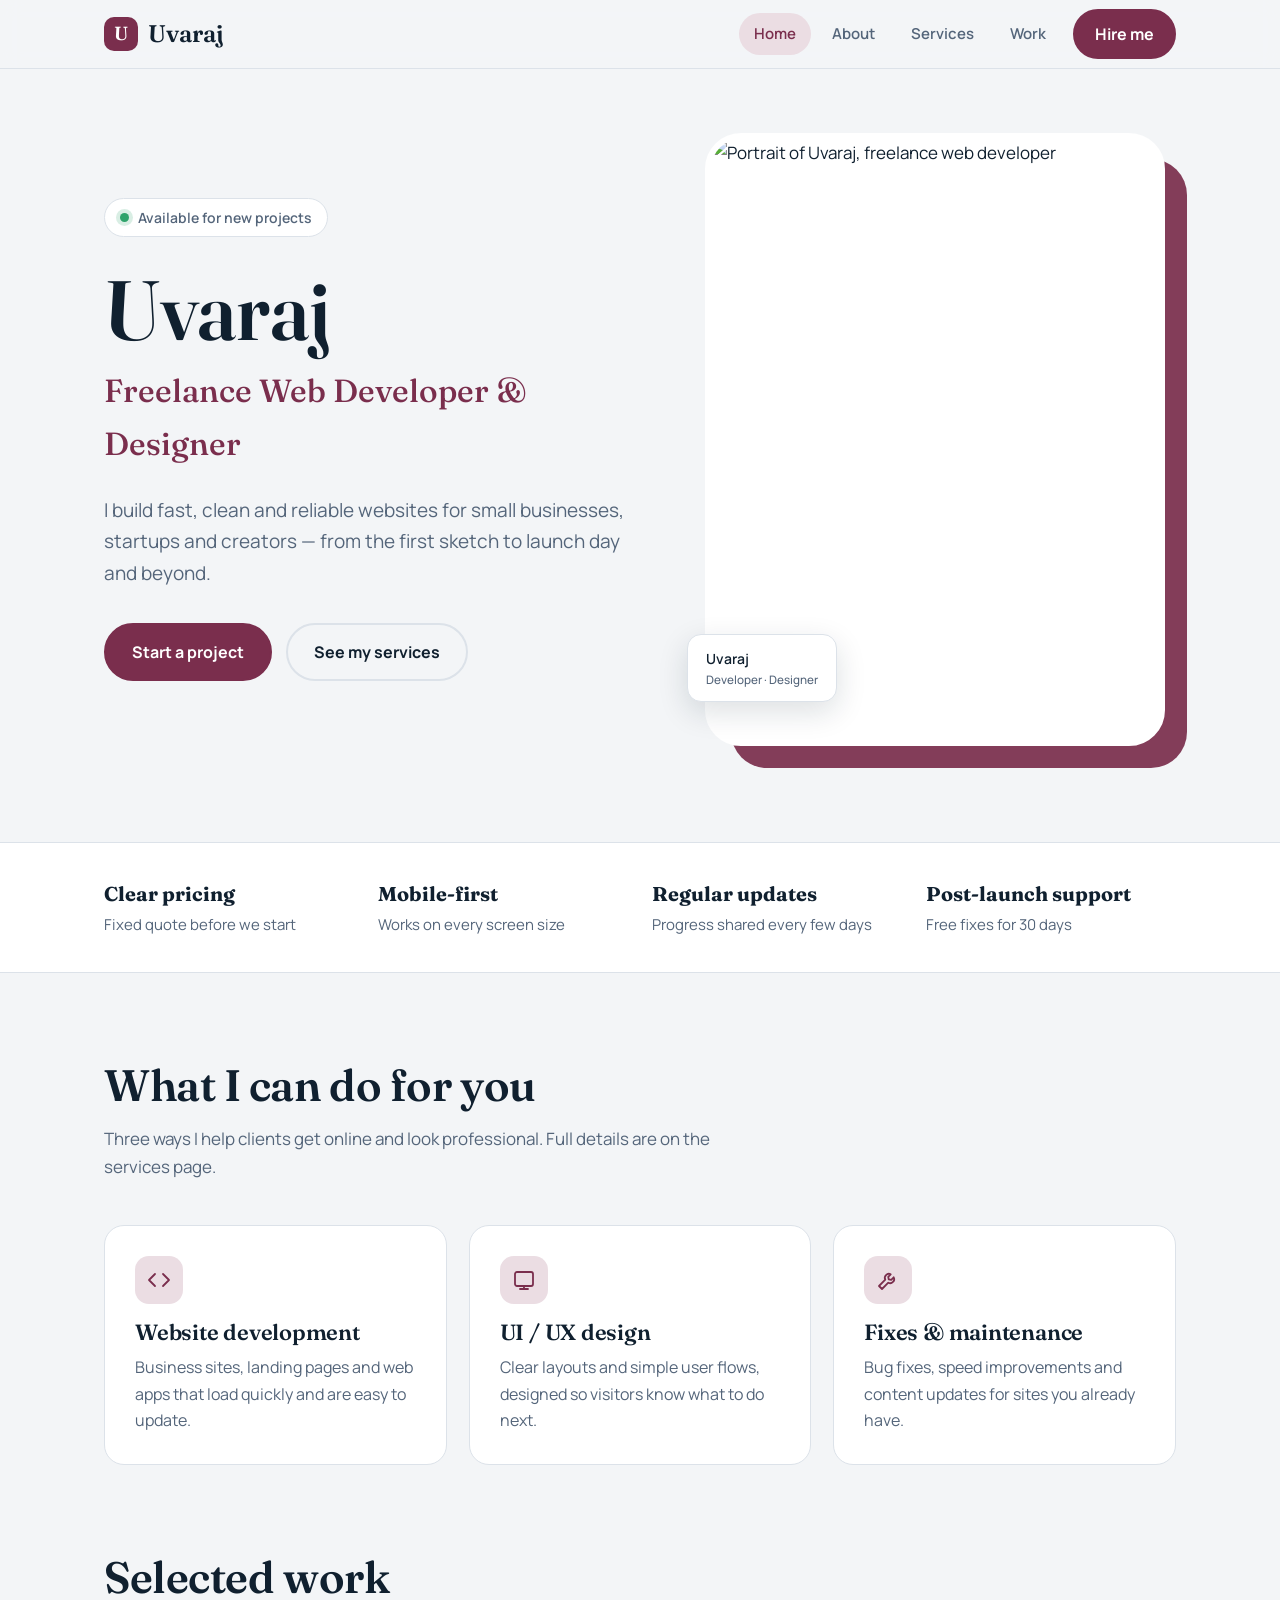
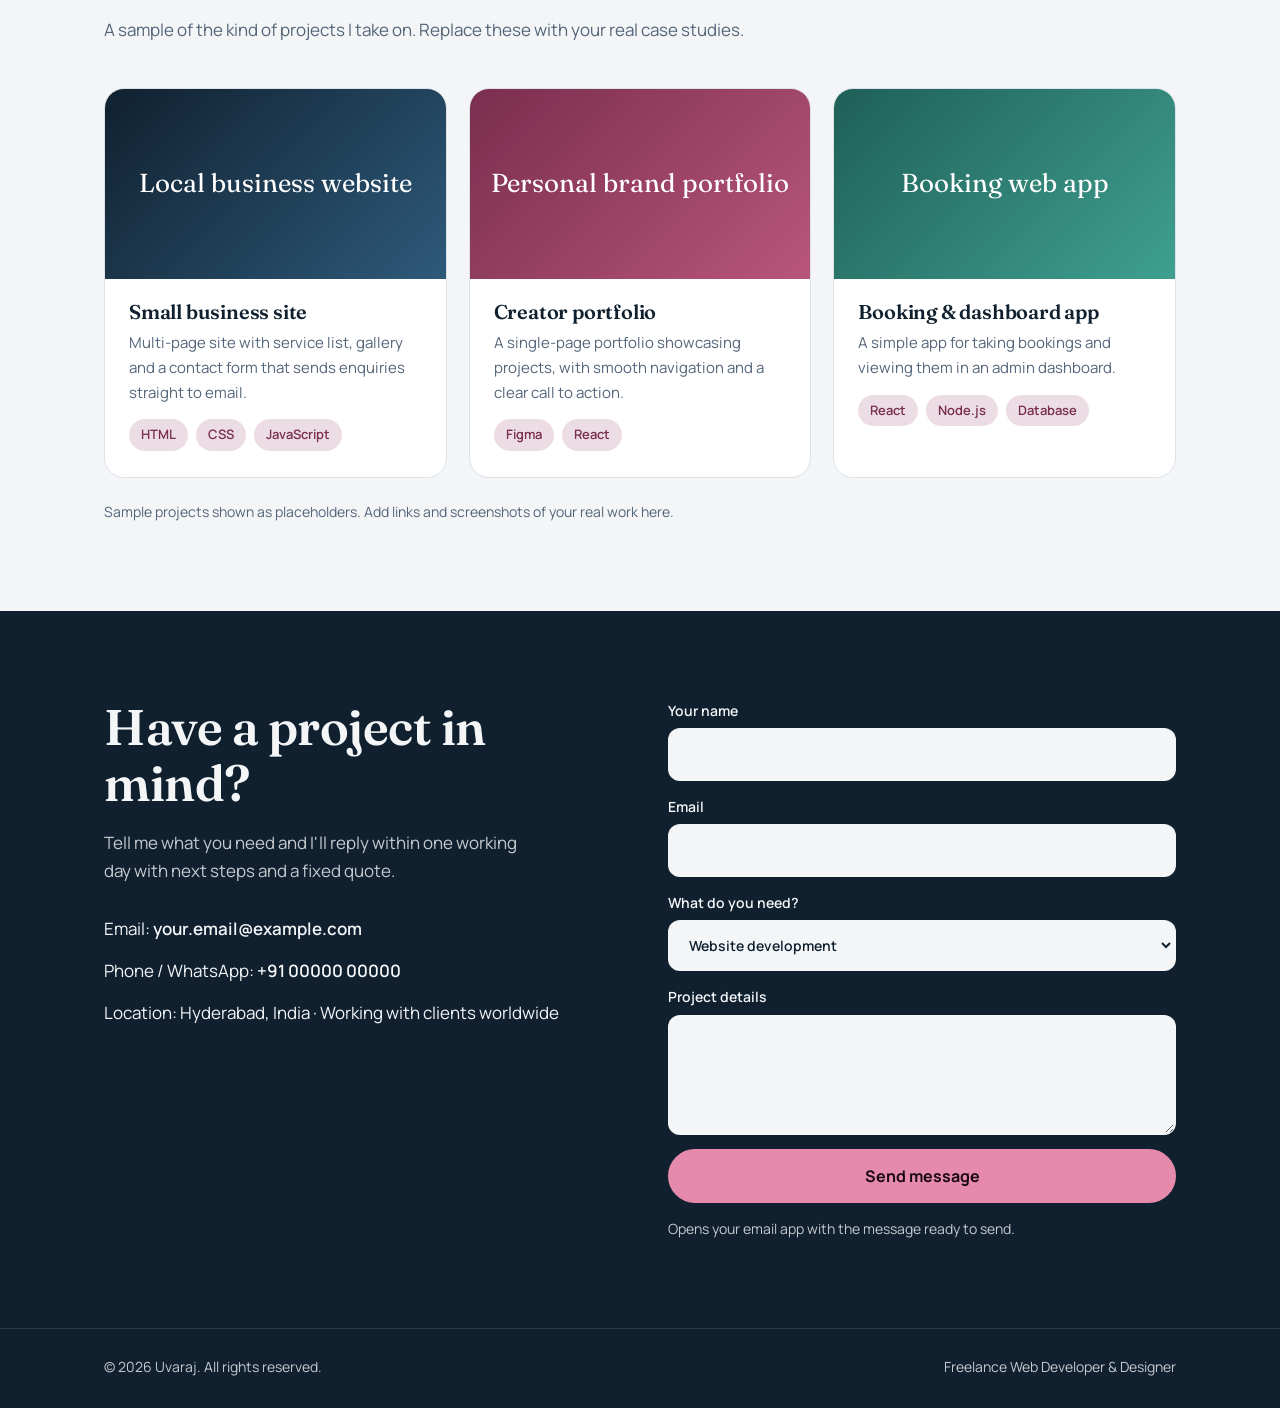
==== index.html @ c769aabe "Rename index-6.html to index.html" ====
<!DOCTYPE html>
<html lang="en">
<head>
<meta charset="utf-8">
<meta name="description" content="Uvaraj — freelance web developer and designer. Websites, UI/UX design and web apps for small businesses and startups.">
<meta name="viewport" content="width=device-width, initial-scale=1, viewport-fit=cover">
<title>Uvaraj — Freelance Web Developer &amp; Designer</title>
<link rel="preconnect" href="https://fonts.googleapis.com">
<link rel="preconnect" href="https://fonts.gstatic.com" crossorigin>
<link href="https://fonts.googleapis.com/css2?family=Fraunces:opsz,wght@9..144,500;9..144,600&family=Manrope:wght@400;500;600;700&display=swap" rel="stylesheet">
<link rel="stylesheet" href="style.css">
</head>
<body>

<header class="top">
  <div class="wrap bar">
    <a class="logo" href="#home" data-nav><i>U</i>Uvaraj</a>
    <button class="menu-btn" aria-expanded="false" aria-controls="menu">Menu</button>
    <nav aria-label="Main">
      <ul id="menu">
        <li><a class="link" href="#home" data-nav>Home</a></li>
        <li><a class="link" href="#about" data-nav>About</a></li>
        <li><a class="link" href="#services" data-nav>Services</a></li>
        <li><a class="link" href="#work" data-nav>Work</a></li>
        <li><a class="btn primary" style="padding:10px 20px;margin-left:6px" href="#contact" data-nav>Hire me</a></li>
      </ul>
    </nav>
  </div>
</header>

<main>

<!-- ========== HOME ========== -->
<div class="page" id="page-home">
  <div class="hero">
    <div class="wrap hero-grid">
      <div>
        <span class="status"><b></b>Available for new projects</span>
        <h1>Uvaraj</h1>
        <div class="role">Freelance Web Developer &amp; Designer</div>
        <p class="lead">I build fast, clean and reliable websites for small businesses, startups and creators — from the first sketch to launch day and beyond.</p>
        <div class="cta">
          <a class="btn primary" href="#contact" data-nav>Start a project</a>
          <a class="btn ghost" href="#services" data-nav>See my services</a>
        </div>
      </div>
      <div class="photo">
        <img src="assets/uvaraj.jpg" alt="Portrait of Uvaraj, freelance web developer">
        <div class="tag">Uvaraj<small>Developer · Designer</small></div>
      </div>
    </div>
  </div>

  <div class="facts">
    <div class="wrap">
      <ul>
        <li><strong>Clear pricing</strong><span>Fixed quote before we start</span></li>
        <li><strong>Mobile-first</strong><span>Works on every screen size</span></li>
        <li><strong>Regular updates</strong><span>Progress shared every few days</span></li>
        <li><strong>Post-launch support</strong><span>Free fixes for 30 days</span></li>
      </ul>
    </div>
  </div>

  <section>
    <div class="wrap">
      <div class="sec-head">
        <h2>What I can do for you</h2>
        <p>Three ways I help clients get online and look professional. Full details are on the services page.</p>
      </div>
      <div class="grid3">
        <article class="card"><div class="ico"><svg viewBox="0 0 24 24"><path d="M8 6l-6 6 6 6M16 6l6 6-6 6"/></svg></div><h3>Website development</h3><p>Business sites, landing pages and web apps that load quickly and are easy to update.</p></article>
        <article class="card"><div class="ico"><svg viewBox="0 0 24 24"><rect x="3" y="4" width="18" height="14" rx="2"/><path d="M8 21h8M12 18v3"/></svg></div><h3>UI / UX design</h3><p>Clear layouts and simple user flows, designed so visitors know what to do next.</p></article>
        <article class="card"><div class="ico"><svg viewBox="0 0 24 24"><path d="M14.7 6.3a4 4 0 0 0-5.4 5.4L3 18l3 3 6.3-6.3a4 4 0 0 0 5.4-5.4l-2.5 2.5-2.5-.5-.5-2.5z"/></svg></div><h3>Fixes &amp; maintenance</h3><p>Bug fixes, speed improvements and content updates for sites you already have.</p></article>
      </div>
    </div>
  </section>

  <section style="padding-top:0" id="work">
    <div class="wrap">
      <div class="sec-head">
        <h2>Selected work</h2>
        <p>A sample of the kind of projects I take on. Replace these with your real case studies.</p>
      </div>
      <div class="work">
        <article class="proj"><div class="thumb">Local business website</div><div class="body"><h3>Small business site</h3><p>Multi-page site with service list, gallery and a contact form that sends enquiries straight to email.</p><div class="chips"><span class="chip">HTML</span><span class="chip">CSS</span><span class="chip">JavaScript</span></div></div></article>
        <article class="proj"><div class="thumb">Personal brand portfolio</div><div class="body"><h3>Creator portfolio</h3><p>A single-page portfolio showcasing projects, with smooth navigation and a clear call to action.</p><div class="chips"><span class="chip">Figma</span><span class="chip">React</span></div></div></article>
        <article class="proj"><div class="thumb">Booking web app</div><div class="body"><h3>Booking &amp; dashboard app</h3><p>A simple app for taking bookings and viewing them in an admin dashboard.</p><div class="chips"><span class="chip">React</span><span class="chip">Node.js</span><span class="chip">Database</span></div></div></article>
      </div>
      <p class="note">Sample projects shown as placeholders. Add links and screenshots of your real work here.</p>
    </div>
  </section>
</div>

<!-- ========== ABOUT ========== -->
<div class="page" id="page-about">
  <section>
    <div class="wrap about-grid">
      <div class="about-photo"><img src="assets/uvaraj.jpg" alt="Uvaraj smiling at his desk"></div>
      <div>
        <div class="sec-head" style="margin-bottom:26px"><h2>About Uvaraj</h2></div>
        <div class="prose">
          <p>I'm Uvaraj, a freelance web developer and designer who turns ideas into websites people enjoy using.</p>
          <p>I'm an engineering student at TKR College of Engineering &amp; Technology, and I take on freelance projects alongside my studies. That means I stay current with new tools, and I bring the same discipline to client work that I bring to my coursework: plan carefully, build cleanly, and deliver on time.</p>
          <p>I keep things simple. You get one person to talk to, honest advice on what your project really needs, and regular updates so you're never left guessing where things stand.</p>
        </div>
        <div style="margin-top:30px" class="cta">
          <a class="btn primary" href="#contact" data-nav>Work with me</a>
          <a class="btn ghost" href="#services" data-nav>View services</a>
        </div>
      </div>
    </div>
  </section>

  <section style="padding-top:0">
    <div class="wrap">
      <div class="sec-head"><h2>How I work</h2><p>The principles behind every project.</p></div>
      <div class="values">
        <article class="card"><h3 style="margin-top:0">Clear communication</h3><p>Plain language, quick replies and no surprises on scope or cost.</p></article>
        <article class="card"><h3 style="margin-top:0">Quality first</h3><p>Clean code, tested on phones and laptops before anything is handed over.</p></article>
        <article class="card"><h3 style="margin-top:0">On-time delivery</h3><p>Agreed deadlines are written down and kept. If something changes, you hear it early.</p></article>
      </div>
    </div>
  </section>

  <section style="padding-top:0">
    <div class="wrap">
      <div class="sec-head"><h2>Skills &amp; tools</h2><p>What I use to build and design.</p></div>
      <div class="skills">
        <div class="card"><h3 style="margin-top:0">Development</h3><div class="chips"><span class="chip">HTML5</span><span class="chip">CSS3</span><span class="chip">JavaScript</span><span class="chip">React</span><span class="chip">Node.js</span><span class="chip">Git &amp; GitHub</span></div></div>
        <div class="card"><h3 style="margin-top:0">Design</h3><div class="chips"><span class="chip">Figma</span><span class="chip">Responsive layouts</span><span class="chip">Wireframing</span><span class="chip">Typography &amp; color</span><span class="chip">Accessibility</span></div></div>
      </div>
    </div>
  </section>

  <section style="padding-top:0">
    <div class="wrap">
      <div class="sec-head"><h2>Background</h2></div>
      <ul class="tl">
        <li><small>Present</small><h3>Freelance web developer &amp; designer</h3><p>Building websites and web apps for small businesses, startups and individuals.</p></li>
        <li><small>Ongoing</small><h3>B.Tech student — TKR College of Engineering &amp; Technology</h3><p>Studying engineering while building real projects and sharpening technical skills.</p></li>
      </ul>
      <p class="note">Edit these entries with your exact course, years and any certifications.</p>
    </div>
  </section>
</div>

<!-- ========== SERVICES ========== -->
<div class="page" id="page-services">
  <section>
    <div class="wrap">
      <div class="sec-head">
        <h2>Services</h2>
        <p>Everything you need to launch and maintain a professional online presence, from one person.</p>
      </div>
      <div class="grid3">
        <article class="card"><div class="ico"><svg viewBox="0 0 24 24"><path d="M8 6l-6 6 6 6M16 6l6 6-6 6"/></svg></div><h3>Website development</h3><p>Custom-coded sites built to load fast and rank well.</p><ul><li>Business &amp; portfolio websites</li><li>Landing pages</li><li>Contact &amp; enquiry forms</li><li>Basic SEO setup</li></ul></article>
        <article class="card"><div class="ico"><svg viewBox="0 0 24 24"><rect x="3" y="4" width="18" height="14" rx="2"/><path d="M8 21h8M12 18v3"/></svg></div><h3>UI / UX design</h3><p>Designs that look professional and guide visitors to act.</p><ul><li>Wireframes &amp; mockups in Figma</li><li>Mobile &amp; desktop layouts</li><li>Brand colors &amp; typography</li><li>Redesign of existing pages</li></ul></article>
        <article class="card"><div class="ico"><svg viewBox="0 0 24 24"><rect x="7" y="2" width="10" height="20" rx="2"/><path d="M11 18h2"/></svg></div><h3>Responsive web apps</h3><p>Interactive tools that work smoothly on any device.</p><ul><li>Dashboards &amp; booking systems</li><li>Login &amp; user accounts</li><li>Database connections</li><li>API integrations</li></ul></article>
        <article class="card"><div class="ico"><svg viewBox="0 0 24 24"><path d="M14.7 6.3a4 4 0 0 0-5.4 5.4L3 18l3 3 6.3-6.3a4 4 0 0 0 5.4-5.4l-2.5 2.5-2.5-.5-.5-2.5z"/></svg></div><h3>Fixes &amp; maintenance</h3><p>Keep your current site healthy and up to date.</p><ul><li>Bug fixes</li><li>Speed optimization</li><li>Content &amp; image updates</li><li>Monthly care plans</li></ul></article>
        <article class="card"><div class="ico"><svg viewBox="0 0 24 24"><circle cx="12" cy="12" r="9"/><path d="M3 12h18M12 3a14 14 0 0 1 0 18M12 3a14 14 0 0 0 0 18"/></svg></div><h3>Domain &amp; hosting setup</h3><p>Get your site live without the technical headaches.</p><ul><li>Domain connection</li><li>Hosting configuration</li><li>Professional email setup</li><li>SSL security</li></ul></article>
        <article class="card"><div class="ico"><svg viewBox="0 0 24 24"><path d="M4 20V10M10 20V4M16 20v-7M22 20H2"/></svg></div><h3>Performance &amp; SEO</h3><p>Help people find your site and enjoy using it.</p><ul><li>Speed audit</li><li>Search-friendly structure</li><li>Image optimization</li><li>Google Analytics setup</li></ul></article>
      </div>
    </div>
  </section>

  <section style="padding-top:0">
    <div class="wrap">
      <div class="sec-head"><h2>My process</h2><p>A simple four-step path from idea to launch.</p></div>
      <ol class="steps">
        <li><h3>Discuss</h3><p>We talk through your goals, audience, budget and deadline.</p></li>
        <li><h3>Design</h3><p>I share layouts for your approval before writing any code.</p></li>
        <li><h3>Build</h3><p>I develop the site and send progress updates along the way.</p></li>
        <li><h3>Launch</h3><p>We test, go live, and I support you for 30 days after.</p></li>
      </ol>
    </div>
  </section>

  <section style="padding-top:0">
    <div class="wrap">
      <div class="sec-head"><h2>Packages</h2><p>Starting points to help you plan. Every project gets a fixed quote after we talk. Prices below are placeholders — set your own.</p></div>
      <div class="grid3">
        <article class="card price"><h3 style="margin-top:0">Starter</h3><div class="amt">₹ 5,000 <small>from</small></div><p>A one-page site for a personal brand or small business.</p><ul style="margin-top:16px"><li>1 responsive page</li><li>Contact form</li><li>Basic SEO</li><li>1 round of revisions</li></ul><a class="btn ghost" href="#contact" data-nav>Choose Starter</a></article>
        <article class="card price feat"><h3 style="margin-top:0">Professional</h3><div class="amt">₹ 15,000 <small>from</small></div><p>A complete multi-page website for a growing business.</p><ul style="margin-top:16px"><li>Up to 5 pages</li><li>Custom design in Figma</li><li>SEO &amp; analytics</li><li>3 rounds of revisions</li><li>30 days support</li></ul><a class="btn primary" href="#contact" data-nav>Choose Professional</a></article>
        <article class="card price"><h3 style="margin-top:0">Custom</h3><div class="amt">Let's talk</div><p>Web apps, dashboards and anything that needs custom features.</p><ul style="margin-top:16px"><li>Tailored scope</li><li>Database &amp; login</li><li>Milestone payments</li><li>Ongoing support</li></ul><a class="btn ghost" href="#contact" data-nav>Request a quote</a></article>
      </div>
    </div>
  </section>

  <section style="padding-top:0">
    <div class="wrap" style="max-width:820px">
      <div class="sec-head"><h2>Common questions</h2></div>
      <details><summary>How long does a project take?</summary><p>A one-page site usually takes about a week. A multi-page site takes two to four weeks, depending on how quickly we agree on content and designs.</p></details>
      <details><summary>How does payment work?</summary><p>I ask for a deposit to begin, and the balance is due when the work is approved. Larger projects are split into milestones.</p></details>
      <details><summary>Can you update my site later?</summary><p>Yes. Every project includes 30 days of free fixes, and I offer monthly care plans after that.</p></details>
      <details><summary>Do I own the website?</summary><p>Yes. Once the final payment is made, the code, design files and content are yours.</p></details>
    </div>
  </section>
</div>

</main>

<!-- ========== CONTACT (shown on every page) ========== -->
<section class="contact" id="contact">
  <div class="wrap contact-grid">
    <div>
      <h2>Have a project in mind?</h2>
      <p>Tell me what you need and I'll reply within one working day with next steps and a fixed quote.</p>
      <ul class="ways">
        <li>Email: <a href="mailto:your.email@example.com">your.email@example.com</a></li>
        <li>Phone / WhatsApp: <a href="tel:+910000000000">+91 00000 00000</a></li>
        <li>Location: Hyderabad, India · Working with clients worldwide</li>
      </ul>
    </div>
    <form id="cform" novalidate>
      <label>Your name<input name="name" required autocomplete="name"></label>
      <label>Email<input name="email" type="email" required autocomplete="email"></label>
      <label>What do you need?
        <select name="type"><option>Website development</option><option>UI / UX design</option><option>Web app</option><option>Fixes &amp; maintenance</option><option>Something else</option></select>
      </label>
      <label>Project details<textarea name="msg" required></textarea></label>
      <button class="btn primary" type="submit">Send message</button>
      <p class="formnote" id="fnote" role="status">Opens your email app with the message ready to send.</p>
    </form>
  </div>
</section>
<footer><div class="wrap"><span>© 2026 Uvaraj. All rights reserved.</span><span>Freelance Web Developer &amp; Designer</span></div></footer>

<script src="script.js"></script>
</body>
</html>
---- style.css ----
:root{
  --bg:#F3F5F7; --surface:#FFFFFF; --ink:#10202F; --muted:#54657A; --line:#DCE2E9;
  --accent:#7A2E4D; --accent-ink:#FFFFFF; --soft:#EBDDE3; --band:#10202F; --band-ink:#F3F5F7;
  --serif:'Fraunces',Georgia,'Times New Roman',serif;
  --sans:'Manrope',system-ui,-apple-system,'Segoe UI',Roboto,sans-serif;
  box-sizing:border-box;
  padding-top:env(safe-area-inset-top,0px);
  padding-bottom:env(safe-area-inset-bottom,0px);
}
@media (prefers-color-scheme:dark){
  :root:not([data-theme="light"]){
    --bg:#0D1620; --surface:#142130; --ink:#EAF0F6; --muted:#9AAABB; --line:#24364A;
    --accent:#E58AAB; --accent-ink:#1A0A12; --soft:#2A1B24; --band:#142130; --band-ink:#EAF0F6;
  }
}
:root[data-theme="dark"]{
  --bg:#0D1620; --surface:#142130; --ink:#EAF0F6; --muted:#9AAABB; --line:#24364A;
  --accent:#E58AAB; --accent-ink:#1A0A12; --soft:#2A1B24; --band:#142130; --band-ink:#EAF0F6;
}
*,*::before,*::after{box-sizing:border-box}
html{scroll-padding-top:calc(env(safe-area-inset-top,0px) + 80px);scroll-behavior:smooth}
body{margin:0;background:var(--bg);color:var(--ink);font-family:var(--sans);font-size:17px;line-height:1.65;-webkit-font-smoothing:antialiased}
h1,h2,h3{font-family:var(--serif);font-weight:600;line-height:1.12;margin:0;letter-spacing:-.01em}
p{margin:0}
a{color:inherit}
:focus-visible{outline:3px solid var(--accent);outline-offset:3px;border-radius:4px}
.wrap{max-width:1120px;margin:0 auto;padding:0 24px}
.btn{display:inline-flex;align-items:center;gap:8px;padding:14px 26px;border-radius:999px;font-weight:700;font-size:16px;text-decoration:none;border:2px solid var(--accent);cursor:pointer;font-family:inherit;transition:transform .15s,background .15s}
.btn.primary{background:var(--accent);color:var(--accent-ink)}
.btn.ghost{background:transparent;color:var(--ink);border-color:var(--line)}
.btn:hover{transform:translateY(-2px)}

/* header */
header.top{position:sticky;top:0;z-index:20;background:color-mix(in srgb,var(--bg) 88%,transparent);backdrop-filter:blur(10px);-webkit-backdrop-filter:blur(10px);border-bottom:1px solid var(--line);padding-top:env(safe-area-inset-top,0px)}
.bar{display:flex;align-items:center;justify-content:space-between;height:68px}
.logo{font-family:var(--serif);font-size:24px;font-weight:600;text-decoration:none;display:flex;align-items:center;gap:10px}
.logo i{display:grid;place-items:center;width:34px;height:34px;border-radius:10px;background:var(--accent);color:var(--accent-ink);font-style:normal;font-size:19px}
nav ul{display:flex;gap:6px;list-style:none;margin:0;padding:0;align-items:center}
nav a.link{display:block;padding:9px 15px;border-radius:999px;text-decoration:none;font-weight:600;font-size:15px;color:var(--muted)}
nav a.link:hover{color:var(--ink)}
nav a.link.on{background:var(--soft);color:var(--accent)}
.menu-btn{display:none;background:none;border:1px solid var(--line);border-radius:10px;padding:9px 12px;color:var(--ink);font:inherit;font-weight:700;cursor:pointer}

/* pages */
.page{display:none}
.page.on{display:block;animation:fade .35s ease}
@keyframes fade{from{opacity:0}to{opacity:1}}
section{padding:88px 0}
.sec-head{max-width:640px;margin-bottom:44px}
.sec-head h2{font-size:clamp(30px,4vw,44px);margin-bottom:14px}
.sec-head p{color:var(--muted)}

/* hero */
.hero{padding:64px 0 96px}
.hero-grid{display:grid;grid-template-columns:1.05fr .95fr;gap:56px;align-items:center}
.status{display:inline-flex;align-items:center;gap:9px;padding:7px 15px;border:1px solid var(--line);background:var(--surface);border-radius:999px;font-size:14px;font-weight:600;color:var(--muted);margin-bottom:26px}
.status b{width:9px;height:9px;border-radius:50%;background:#2FA36B;box-shadow:0 0 0 4px rgba(47,163,107,.18)}
.hero h1{font-size:clamp(44px,7vw,84px);margin-bottom:8px}
.hero .role{font-family:var(--serif);font-size:clamp(22px,3vw,32px);color:var(--accent);margin-bottom:24px;font-weight:500}
.hero p.lead{font-size:19px;color:var(--muted);max-width:520px;margin-bottom:34px}
.cta{display:flex;flex-wrap:wrap;gap:14px}
.photo{position:relative;justify-self:center;width:min(100%,460px)}
.photo::before{content:"";position:absolute;inset:26px -22px -22px 26px;background:var(--accent);border-radius:36px;opacity:.92}
.photo img{position:relative;display:block;width:100%;aspect-ratio:3/4;object-fit:cover;object-position:center;border-radius:36px;background:var(--surface);border:6px solid var(--surface)}
.tag{position:absolute;left:-18px;bottom:44px;background:var(--surface);border:1px solid var(--line);border-radius:14px;padding:12px 18px;font-size:14px;font-weight:600;box-shadow:0 10px 30px rgba(16,32,47,.14)}
.tag small{display:block;color:var(--muted);font-weight:500}

/* facts strip */
.facts{background:var(--surface);border-block:1px solid var(--line);padding:34px 0}
.facts ul{list-style:none;margin:0;padding:0;display:grid;grid-template-columns:repeat(4,1fr);gap:24px}
.facts strong{display:block;font-family:var(--serif);font-size:20px}
.facts span{color:var(--muted);font-size:15px}

/* cards */
.grid3{display:grid;grid-template-columns:repeat(3,1fr);gap:22px}
.card{background:var(--surface);border:1px solid var(--line);border-radius:20px;padding:30px}
.card h3{font-size:22px;margin:16px 0 10px}
.card p{color:var(--muted);font-size:16px}
.ico{width:48px;height:48px;border-radius:14px;background:var(--soft);color:var(--accent);display:grid;place-items:center}
.ico svg{width:24px;height:24px;stroke:currentColor;fill:none;stroke-width:1.8;stroke-linecap:round;stroke-linejoin:round}
.card ul{margin:16px 0 0;padding:0;list-style:none;display:grid;gap:8px;font-size:15px}
.card li{padding-left:24px;position:relative}
.card li::before{content:"";position:absolute;left:0;top:.6em;width:10px;height:6px;border-left:2px solid var(--accent);border-bottom:2px solid var(--accent);transform:rotate(-45deg) translateY(-50%)}

/* work */
.work{display:grid;grid-template-columns:repeat(3,1fr);gap:22px}
.proj{border-radius:20px;overflow:hidden;background:var(--surface);border:1px solid var(--line)}
.proj .thumb{height:190px;display:grid;place-items:center;color:#fff;font-family:var(--serif);font-size:26px;text-align:center;padding:16px}
.proj:nth-child(1) .thumb{background:linear-gradient(135deg,#10202F,#2E5A7A)}
.proj:nth-child(2) .thumb{background:linear-gradient(135deg,#7A2E4D,#B8567A)}
.proj:nth-child(3) .thumb{background:linear-gradient(135deg,#1F5F58,#3FA08F)}
.proj div.body{padding:22px 24px 26px}
.proj h3{font-size:20px;margin-bottom:8px}
.proj p{color:var(--muted);font-size:15px}
.chips{display:flex;flex-wrap:wrap;gap:8px;margin-top:14px}
.chip{font-size:13px;font-weight:600;padding:5px 12px;border-radius:999px;background:var(--soft);color:var(--accent)}
.note{margin-top:22px;font-size:14px;color:var(--muted)}

/* about */
.about-grid{display:grid;grid-template-columns:.8fr 1.2fr;gap:56px;align-items:start}
.about-photo img{width:100%;aspect-ratio:3/4;object-fit:cover;object-position:center;border-radius:36px;border:6px solid var(--surface)}
.about-photo{position:sticky;top:110px}
.prose p{margin-bottom:18px;color:var(--muted);max-width:62ch}
.prose p:first-of-type{color:var(--ink);font-size:20px}
.skills{display:grid;grid-template-columns:repeat(2,1fr);gap:22px}
.tl{list-style:none;margin:0;padding:0 0 0 26px;border-left:2px solid var(--line);display:grid;gap:30px}
.tl li{position:relative}
.tl li::before{content:"";position:absolute;left:-34px;top:8px;width:14px;height:14px;border-radius:50%;background:var(--accent);border:3px solid var(--bg)}
.tl h3{font-size:20px}
.tl small{color:var(--accent);font-weight:700}
.tl p{color:var(--muted);margin-top:4px}
.values{display:grid;grid-template-columns:repeat(3,1fr);gap:22px}

/* process */
.steps{display:grid;grid-template-columns:repeat(4,1fr);gap:0;counter-reset:s;list-style:none;padding:0;margin:0}
.steps li{position:relative;padding:0 24px 0 0;counter-increment:s}
.steps li::before{content:counter(s);display:grid;place-items:center;width:44px;height:44px;border-radius:50%;background:var(--accent);color:var(--accent-ink);font-weight:700;margin-bottom:18px}
.steps li::after{content:"";position:absolute;top:22px;left:54px;right:10px;height:2px;background:var(--line)}
.steps li:last-child::after{display:none}
.steps h3{font-size:20px;margin-bottom:8px}
.steps p{color:var(--muted);font-size:15px}

/* pricing */
.price{display:flex;flex-direction:column}
.price .amt{font-family:var(--serif);font-size:38px;margin:10px 0 4px}
.price .amt small{font-family:var(--sans);font-size:15px;color:var(--muted);font-weight:500}
.price.feat{border:2px solid var(--accent);position:relative}
.price.feat::after{content:"Most chosen";position:absolute;top:-14px;right:24px;background:var(--accent);color:var(--accent-ink);font-size:13px;font-weight:700;padding:4px 14px;border-radius:999px}
.price .btn{margin-top:auto;justify-content:center}
.price ul{margin-bottom:26px}

/* faq */
details{background:var(--surface);border:1px solid var(--line);border-radius:16px;padding:20px 24px;margin-bottom:12px}
summary{cursor:pointer;font-weight:700;list-style:none;display:flex;justify-content:space-between;gap:16px}
summary::-webkit-details-marker{display:none}
summary::after{content:"+";font-size:22px;line-height:1;color:var(--accent)}
details[open] summary::after{content:"–"}
details p{color:var(--muted);margin-top:12px}

/* contact */
.contact{background:var(--band);color:var(--band-ink)}
.contact-grid{display:grid;grid-template-columns:1fr 1fr;gap:56px}
.contact h2{font-size:clamp(32px,4.5vw,50px);margin-bottom:18px}
.contact p{opacity:.8;max-width:44ch}
.contact .ways{list-style:none;margin:30px 0 0;padding:0;display:grid;gap:14px}
.contact .ways a{text-decoration:none;font-weight:600}
form{display:grid;gap:14px}
label{font-size:14px;font-weight:600;display:grid;gap:6px}
input,select,textarea{font:inherit;color:#10202F;background:#F3F5F7;border:2px solid transparent;border-radius:12px;padding:13px 15px;width:100%}
textarea{min-height:120px;resize:vertical}
input:focus,select:focus,textarea:focus{outline:none;border-color:#E58AAB}
.contact .btn.primary{background:#E58AAB;border-color:#E58AAB;color:#1A0A12;justify-content:center}
.formnote{font-size:14px;opacity:.75}
footer{padding:26px 0 30px;background:var(--band);color:var(--band-ink);border-top:1px solid rgba(255,255,255,.12);font-size:14px}
footer .wrap{display:flex;justify-content:space-between;flex-wrap:wrap;gap:12px;opacity:.8}

@media (max-width:900px){
  section{padding:64px 0}
  .hero{padding:36px 0 64px}
  .hero-grid,.about-grid,.contact-grid{grid-template-columns:1fr;gap:44px}
  .photo{order:-1;width:min(86%,380px);margin-bottom:10px}
  .grid3,.work,.values{grid-template-columns:1fr}
  .facts ul{grid-template-columns:repeat(2,1fr)}
  .steps{grid-template-columns:1fr 1fr;gap:34px 10px}
  .steps li::after{display:none}
  .skills{grid-template-columns:1fr}
  .about-photo{position:static;max-width:380px}
  .menu-btn{display:block;margin-left:auto}
  nav ul{display:none;position:absolute;left:0;right:0;top:100%;background:var(--bg);flex-direction:column;align-items:stretch;padding:12px 24px 20px;border-bottom:1px solid var(--line)}
  nav ul.open{display:flex}
  nav a.link{padding:13px 15px}
  header.top .wrap{position:relative}
}
@media (prefers-reduced-motion:reduce){*{animation:none!important;transition:none!important;scroll-behavior:auto!important}}
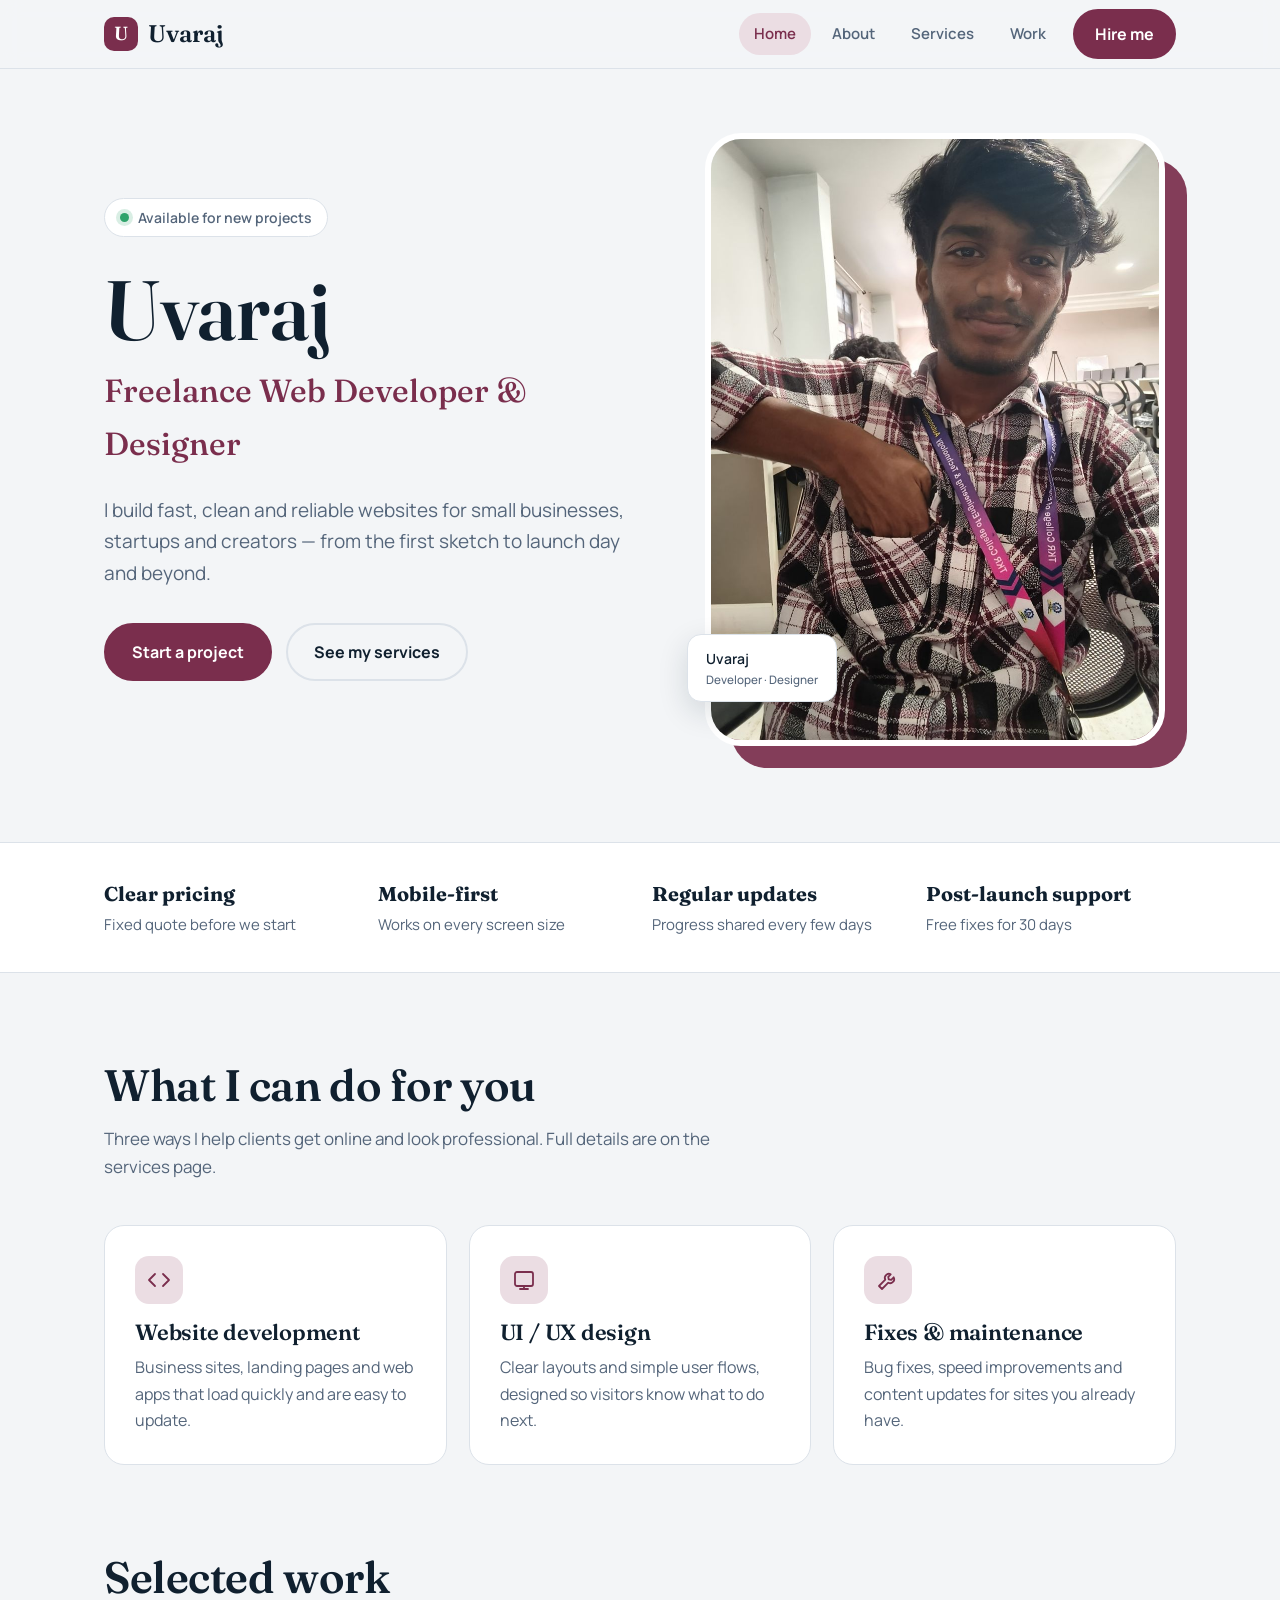
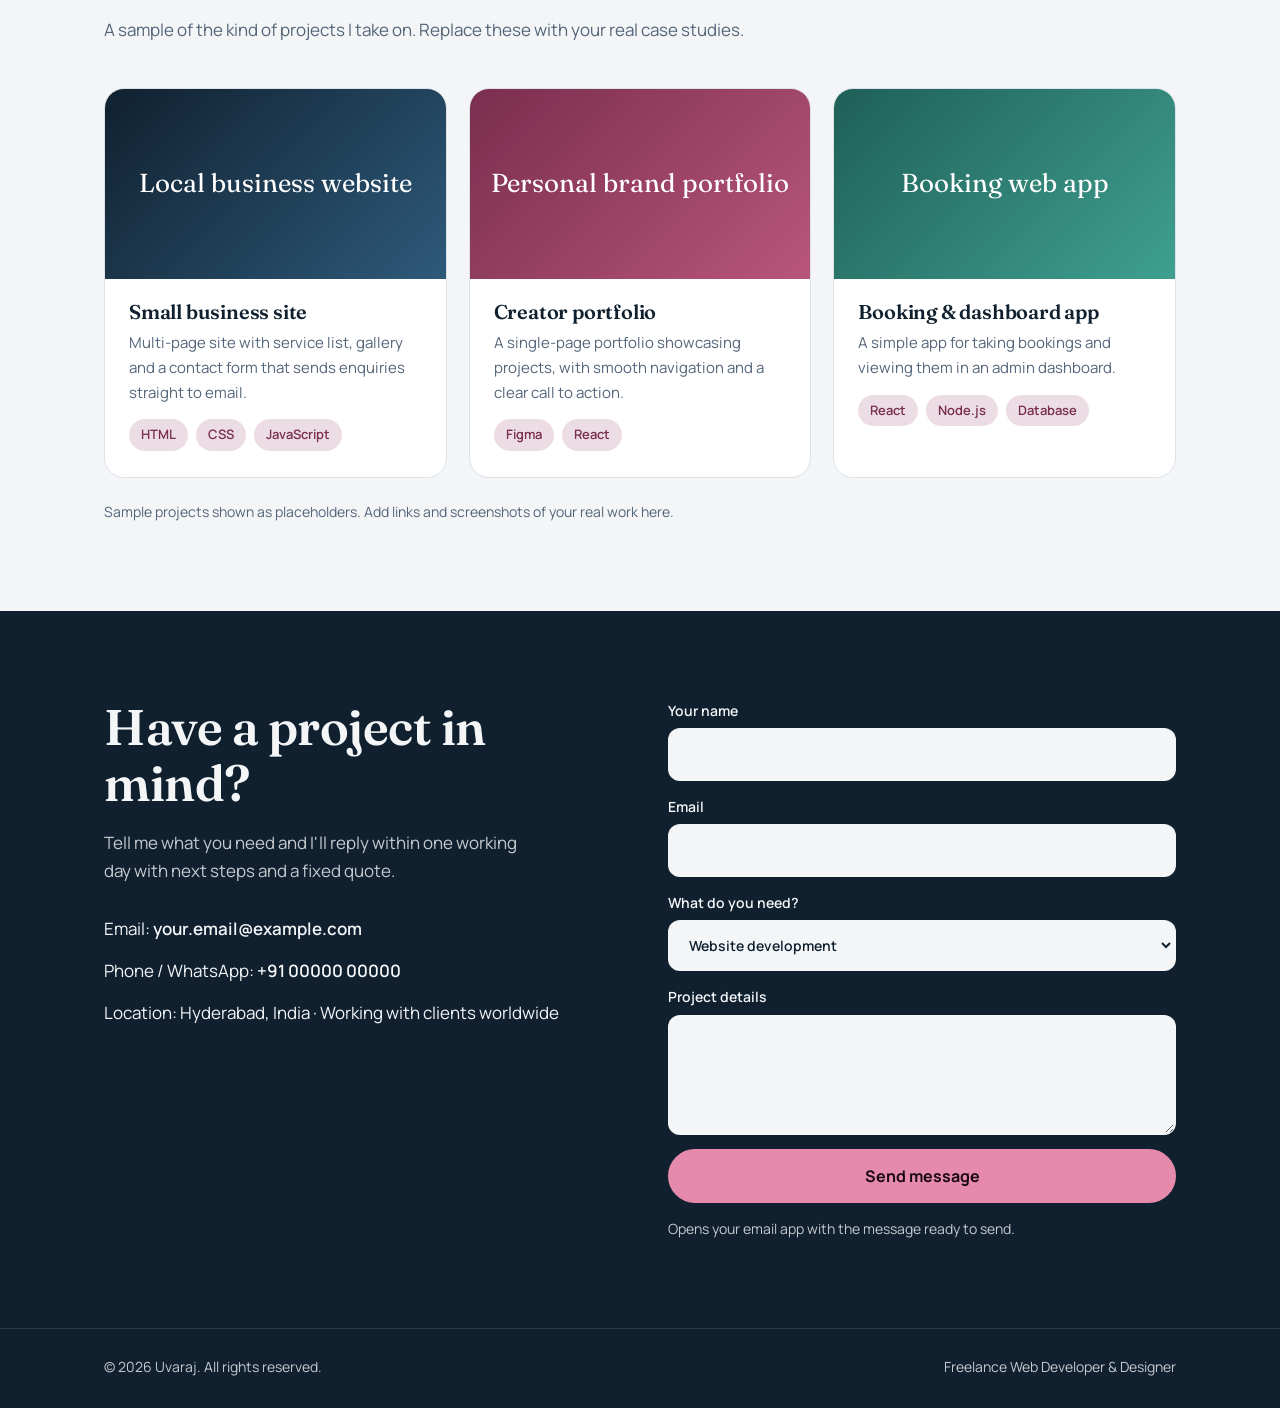
==== commit 3b2caad1: "Update image source paths in index.html" ====
--- a/index.html
+++ b/index.html
@@ -45,7 +45,7 @@
         </div>
       </div>
       <div class="photo">
-        <img src="assets/uvaraj.jpg" alt="Portrait of Uvaraj, freelance web developer">
+        <img src="uvaraj.jpg" alt="Portrait of Uvaraj, freelance web developer">
         <div class="tag">Uvaraj<small>Developer · Designer</small></div>
       </div>
     </div>
@@ -96,7 +96,7 @@
 <div class="page" id="page-about">
   <section>
     <div class="wrap about-grid">
-      <div class="about-photo"><img src="assets/uvaraj.jpg" alt="Uvaraj smiling at his desk"></div>
+      <div class="about-photo"><img src="uvaraj.jpg" alt="Uvaraj smiling at his desk"></div>
       <div>
         <div class="sec-head" style="margin-bottom:26px"><h2>About Uvaraj</h2></div>
         <div class="prose">
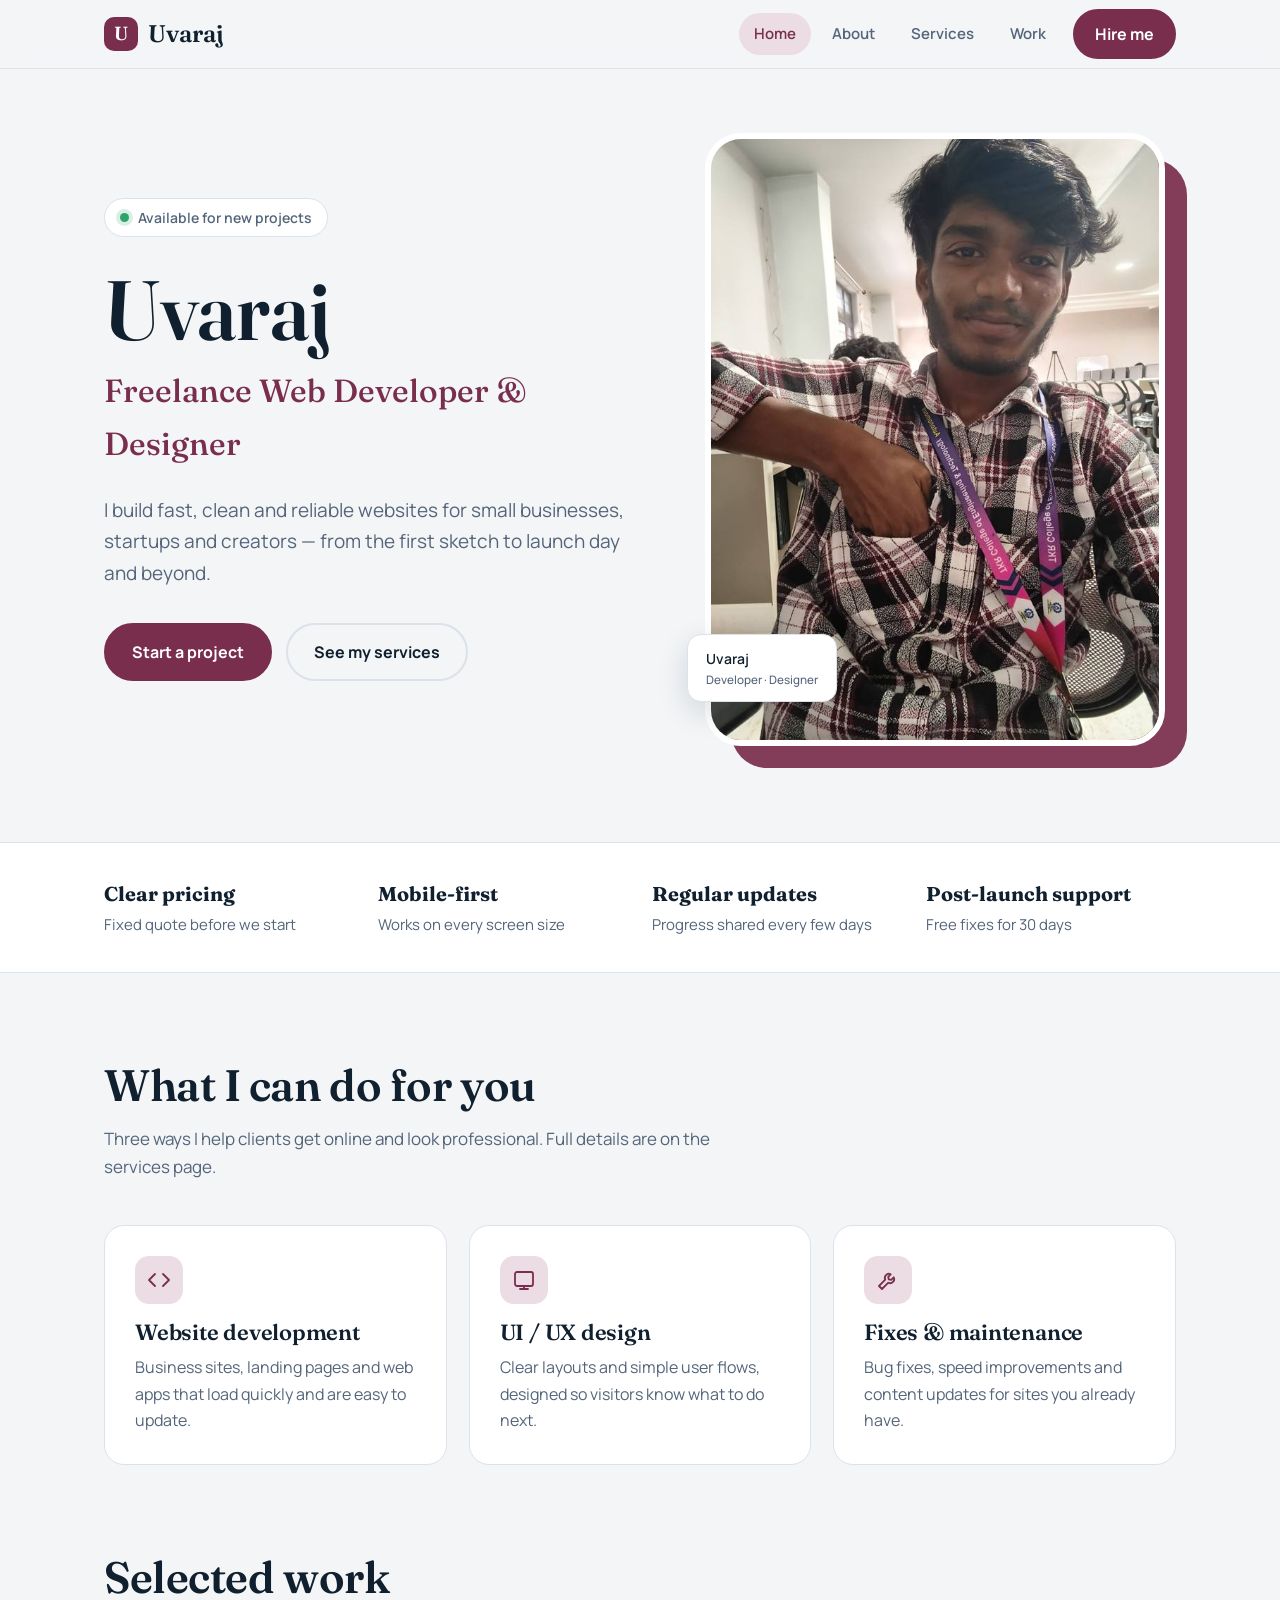
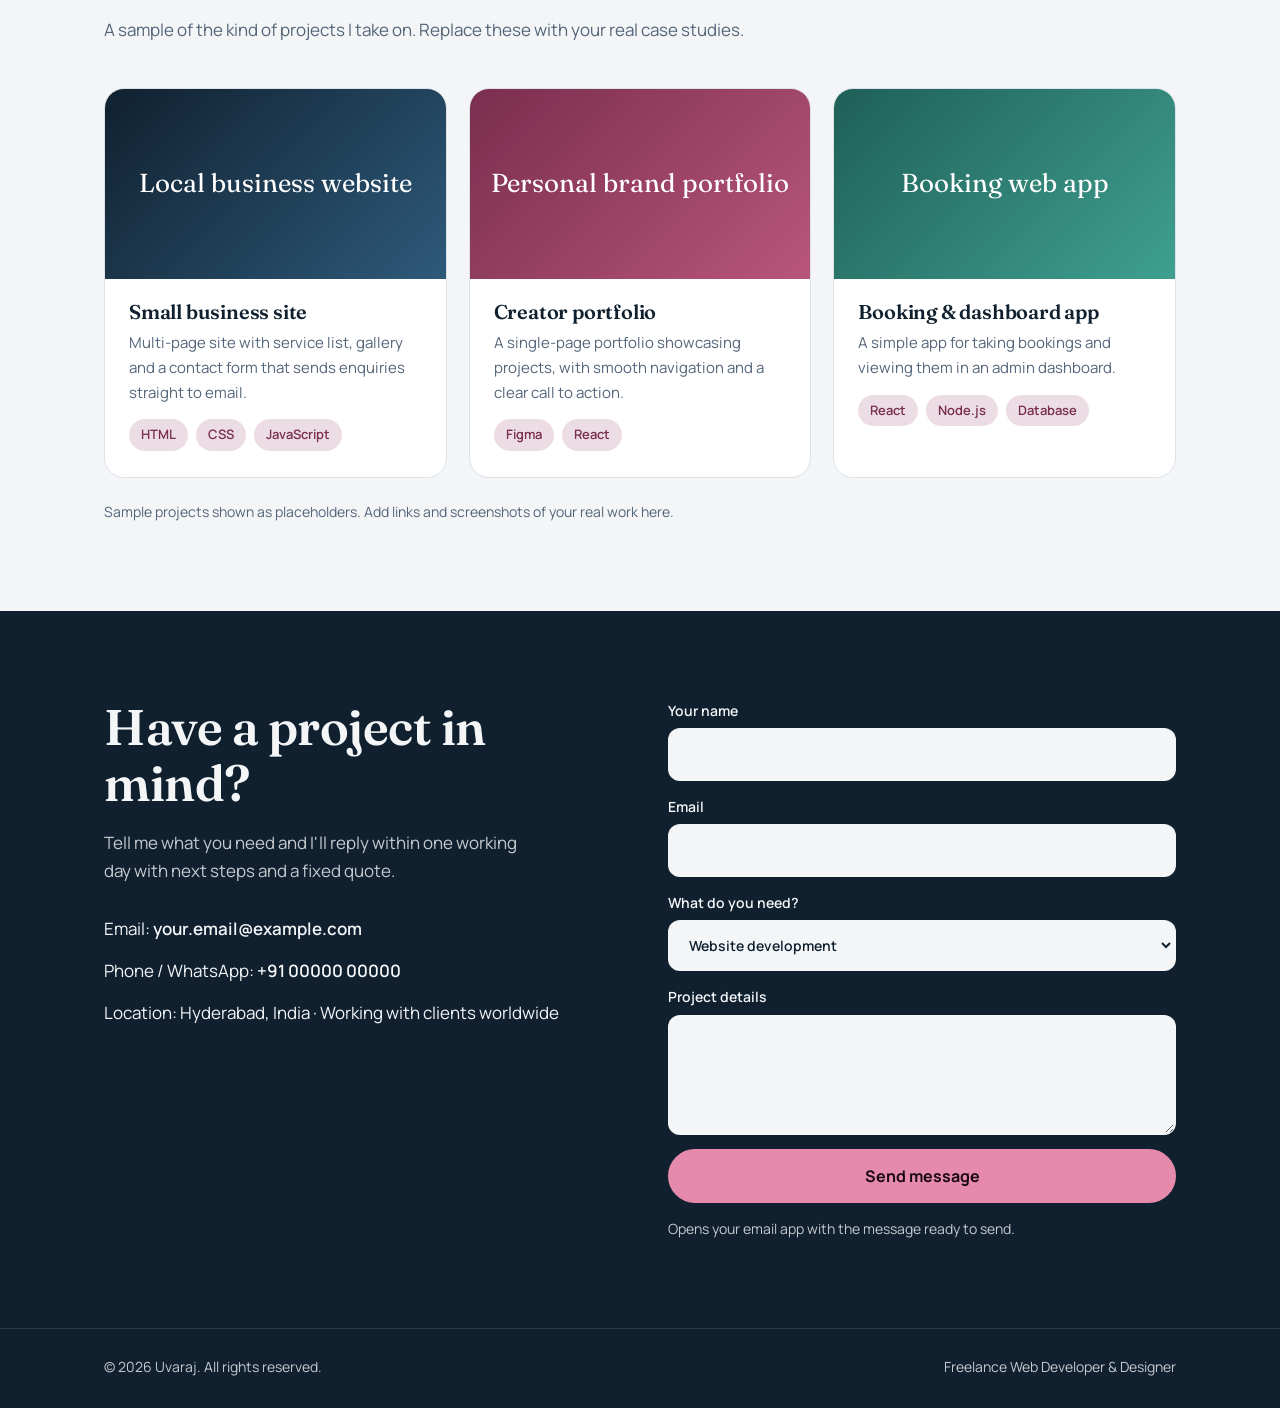
==== commit 3db49f76: "Rename index-7.html to index.html" ====
--- a/index.html
+++ b/index.html
@@ -8,7 +8,182 @@
 <link rel="preconnect" href="https://fonts.googleapis.com">
 <link rel="preconnect" href="https://fonts.gstatic.com" crossorigin>
 <link href="https://fonts.googleapis.com/css2?family=Fraunces:opsz,wght@9..144,500;9..144,600&family=Manrope:wght@400;500;600;700&display=swap" rel="stylesheet">
-<link rel="stylesheet" href="style.css">
+<style>
+:root{
+  --bg:#F3F5F7; --surface:#FFFFFF; --ink:#10202F; --muted:#54657A; --line:#DCE2E9;
+  --accent:#7A2E4D; --accent-ink:#FFFFFF; --soft:#EBDDE3; --band:#10202F; --band-ink:#F3F5F7;
+  --serif:'Fraunces',Georgia,'Times New Roman',serif;
+  --sans:'Manrope',system-ui,-apple-system,'Segoe UI',Roboto,sans-serif;
+  box-sizing:border-box;
+  padding-top:env(safe-area-inset-top,0px);
+  padding-bottom:env(safe-area-inset-bottom,0px);
+}
+@media (prefers-color-scheme:dark){
+  :root:not([data-theme="light"]){
+    --bg:#0D1620; --surface:#142130; --ink:#EAF0F6; --muted:#9AAABB; --line:#24364A;
+    --accent:#E58AAB; --accent-ink:#1A0A12; --soft:#2A1B24; --band:#142130; --band-ink:#EAF0F6;
+  }
+}
+:root[data-theme="dark"]{
+  --bg:#0D1620; --surface:#142130; --ink:#EAF0F6; --muted:#9AAABB; --line:#24364A;
+  --accent:#E58AAB; --accent-ink:#1A0A12; --soft:#2A1B24; --band:#142130; --band-ink:#EAF0F6;
+}
+*,*::before,*::after{box-sizing:border-box}
+html{scroll-padding-top:calc(env(safe-area-inset-top,0px) + 80px);scroll-behavior:smooth}
+body{margin:0;background:var(--bg);color:var(--ink);font-family:var(--sans);font-size:17px;line-height:1.65;-webkit-font-smoothing:antialiased}
+h1,h2,h3{font-family:var(--serif);font-weight:600;line-height:1.12;margin:0;letter-spacing:-.01em}
+p{margin:0}
+a{color:inherit}
+:focus-visible{outline:3px solid var(--accent);outline-offset:3px;border-radius:4px}
+.wrap{max-width:1120px;margin:0 auto;padding:0 24px}
+.btn{display:inline-flex;align-items:center;gap:8px;padding:14px 26px;border-radius:999px;font-weight:700;font-size:16px;text-decoration:none;border:2px solid var(--accent);cursor:pointer;font-family:inherit;transition:transform .15s,background .15s}
+.btn.primary{background:var(--accent);color:var(--accent-ink)}
+.btn.ghost{background:transparent;color:var(--ink);border-color:var(--line)}
+.btn:hover{transform:translateY(-2px)}
+
+/* header */
+header.top{position:sticky;top:0;z-index:20;background:color-mix(in srgb,var(--bg) 88%,transparent);backdrop-filter:blur(10px);-webkit-backdrop-filter:blur(10px);border-bottom:1px solid var(--line);padding-top:env(safe-area-inset-top,0px)}
+.bar{display:flex;align-items:center;justify-content:space-between;height:68px}
+.logo{font-family:var(--serif);font-size:24px;font-weight:600;text-decoration:none;display:flex;align-items:center;gap:10px}
+.logo i{display:grid;place-items:center;width:34px;height:34px;border-radius:10px;background:var(--accent);color:var(--accent-ink);font-style:normal;font-size:19px}
+nav ul{display:flex;gap:6px;list-style:none;margin:0;padding:0;align-items:center}
+nav a.link{display:block;padding:9px 15px;border-radius:999px;text-decoration:none;font-weight:600;font-size:15px;color:var(--muted)}
+nav a.link:hover{color:var(--ink)}
+nav a.link.on{background:var(--soft);color:var(--accent)}
+.menu-btn{display:none;background:none;border:1px solid var(--line);border-radius:10px;padding:9px 12px;color:var(--ink);font:inherit;font-weight:700;cursor:pointer}
+
+/* pages */
+.page{display:none}
+.page.on{display:block;animation:fade .35s ease}
+@keyframes fade{from{opacity:0}to{opacity:1}}
+section{padding:88px 0}
+.sec-head{max-width:640px;margin-bottom:44px}
+.sec-head h2{font-size:clamp(30px,4vw,44px);margin-bottom:14px}
+.sec-head p{color:var(--muted)}
+
+/* hero */
+.hero{padding:64px 0 96px}
+.hero-grid{display:grid;grid-template-columns:1.05fr .95fr;gap:56px;align-items:center}
+.status{display:inline-flex;align-items:center;gap:9px;padding:7px 15px;border:1px solid var(--line);background:var(--surface);border-radius:999px;font-size:14px;font-weight:600;color:var(--muted);margin-bottom:26px}
+.status b{width:9px;height:9px;border-radius:50%;background:#2FA36B;box-shadow:0 0 0 4px rgba(47,163,107,.18)}
+.hero h1{font-size:clamp(44px,7vw,84px);margin-bottom:8px}
+.hero .role{font-family:var(--serif);font-size:clamp(22px,3vw,32px);color:var(--accent);margin-bottom:24px;font-weight:500}
+.hero p.lead{font-size:19px;color:var(--muted);max-width:520px;margin-bottom:34px}
+.cta{display:flex;flex-wrap:wrap;gap:14px}
+.photo{position:relative;justify-self:center;width:min(100%,460px)}
+.photo::before{content:"";position:absolute;inset:26px -22px -22px 26px;background:var(--accent);border-radius:36px;opacity:.92}
+.photo img{position:relative;display:block;width:100%;aspect-ratio:3/4;object-fit:cover;object-position:center;border-radius:36px;background:var(--surface);border:6px solid var(--surface)}
+.tag{position:absolute;left:-18px;bottom:44px;background:var(--surface);border:1px solid var(--line);border-radius:14px;padding:12px 18px;font-size:14px;font-weight:600;box-shadow:0 10px 30px rgba(16,32,47,.14)}
+.tag small{display:block;color:var(--muted);font-weight:500}
+
+/* facts strip */
+.facts{background:var(--surface);border-block:1px solid var(--line);padding:34px 0}
+.facts ul{list-style:none;margin:0;padding:0;display:grid;grid-template-columns:repeat(4,1fr);gap:24px}
+.facts strong{display:block;font-family:var(--serif);font-size:20px}
+.facts span{color:var(--muted);font-size:15px}
+
+/* cards */
+.grid3{display:grid;grid-template-columns:repeat(3,1fr);gap:22px}
+.card{background:var(--surface);border:1px solid var(--line);border-radius:20px;padding:30px}
+.card h3{font-size:22px;margin:16px 0 10px}
+.card p{color:var(--muted);font-size:16px}
+.ico{width:48px;height:48px;border-radius:14px;background:var(--soft);color:var(--accent);display:grid;place-items:center}
+.ico svg{width:24px;height:24px;stroke:currentColor;fill:none;stroke-width:1.8;stroke-linecap:round;stroke-linejoin:round}
+.card ul{margin:16px 0 0;padding:0;list-style:none;display:grid;gap:8px;font-size:15px}
+.card li{padding-left:24px;position:relative}
+.card li::before{content:"";position:absolute;left:0;top:.6em;width:10px;height:6px;border-left:2px solid var(--accent);border-bottom:2px solid var(--accent);transform:rotate(-45deg) translateY(-50%)}
+
+/* work */
+.work{display:grid;grid-template-columns:repeat(3,1fr);gap:22px}
+.proj{border-radius:20px;overflow:hidden;background:var(--surface);border:1px solid var(--line)}
+.proj .thumb{height:190px;display:grid;place-items:center;color:#fff;font-family:var(--serif);font-size:26px;text-align:center;padding:16px}
+.proj:nth-child(1) .thumb{background:linear-gradient(135deg,#10202F,#2E5A7A)}
+.proj:nth-child(2) .thumb{background:linear-gradient(135deg,#7A2E4D,#B8567A)}
+.proj:nth-child(3) .thumb{background:linear-gradient(135deg,#1F5F58,#3FA08F)}
+.proj div.body{padding:22px 24px 26px}
+.proj h3{font-size:20px;margin-bottom:8px}
+.proj p{color:var(--muted);font-size:15px}
+.chips{display:flex;flex-wrap:wrap;gap:8px;margin-top:14px}
+.chip{font-size:13px;font-weight:600;padding:5px 12px;border-radius:999px;background:var(--soft);color:var(--accent)}
+.note{margin-top:22px;font-size:14px;color:var(--muted)}
+
+/* about */
+.about-grid{display:grid;grid-template-columns:.8fr 1.2fr;gap:56px;align-items:start}
+.about-photo img{width:100%;aspect-ratio:3/4;object-fit:cover;object-position:center;border-radius:36px;border:6px solid var(--surface)}
+.about-photo{position:sticky;top:110px}
+.prose p{margin-bottom:18px;color:var(--muted);max-width:62ch}
+.prose p:first-of-type{color:var(--ink);font-size:20px}
+.skills{display:grid;grid-template-columns:repeat(2,1fr);gap:22px}
+.tl{list-style:none;margin:0;padding:0 0 0 26px;border-left:2px solid var(--line);display:grid;gap:30px}
+.tl li{position:relative}
+.tl li::before{content:"";position:absolute;left:-34px;top:8px;width:14px;height:14px;border-radius:50%;background:var(--accent);border:3px solid var(--bg)}
+.tl h3{font-size:20px}
+.tl small{color:var(--accent);font-weight:700}
+.tl p{color:var(--muted);margin-top:4px}
+.values{display:grid;grid-template-columns:repeat(3,1fr);gap:22px}
+
+/* process */
+.steps{display:grid;grid-template-columns:repeat(4,1fr);gap:0;counter-reset:s;list-style:none;padding:0;margin:0}
+.steps li{position:relative;padding:0 24px 0 0;counter-increment:s}
+.steps li::before{content:counter(s);display:grid;place-items:center;width:44px;height:44px;border-radius:50%;background:var(--accent);color:var(--accent-ink);font-weight:700;margin-bottom:18px}
+.steps li::after{content:"";position:absolute;top:22px;left:54px;right:10px;height:2px;background:var(--line)}
+.steps li:last-child::after{display:none}
+.steps h3{font-size:20px;margin-bottom:8px}
+.steps p{color:var(--muted);font-size:15px}
+
+/* pricing */
+.price{display:flex;flex-direction:column}
+.price .amt{font-family:var(--serif);font-size:38px;margin:10px 0 4px}
+.price .amt small{font-family:var(--sans);font-size:15px;color:var(--muted);font-weight:500}
+.price.feat{border:2px solid var(--accent);position:relative}
+.price.feat::after{content:"Most chosen";position:absolute;top:-14px;right:24px;background:var(--accent);color:var(--accent-ink);font-size:13px;font-weight:700;padding:4px 14px;border-radius:999px}
+.price .btn{margin-top:auto;justify-content:center}
+.price ul{margin-bottom:26px}
+
+/* faq */
+details{background:var(--surface);border:1px solid var(--line);border-radius:16px;padding:20px 24px;margin-bottom:12px}
+summary{cursor:pointer;font-weight:700;list-style:none;display:flex;justify-content:space-between;gap:16px}
+summary::-webkit-details-marker{display:none}
+summary::after{content:"+";font-size:22px;line-height:1;color:var(--accent)}
+details[open] summary::after{content:"–"}
+details p{color:var(--muted);margin-top:12px}
+
+/* contact */
+.contact{background:var(--band);color:var(--band-ink)}
+.contact-grid{display:grid;grid-template-columns:1fr 1fr;gap:56px}
+.contact h2{font-size:clamp(32px,4.5vw,50px);margin-bottom:18px}
+.contact p{opacity:.8;max-width:44ch}
+.contact .ways{list-style:none;margin:30px 0 0;padding:0;display:grid;gap:14px}
+.contact .ways a{text-decoration:none;font-weight:600}
+form{display:grid;gap:14px}
+label{font-size:14px;font-weight:600;display:grid;gap:6px}
+input,select,textarea{font:inherit;color:#10202F;background:#F3F5F7;border:2px solid transparent;border-radius:12px;padding:13px 15px;width:100%}
+textarea{min-height:120px;resize:vertical}
+input:focus,select:focus,textarea:focus{outline:none;border-color:#E58AAB}
+.contact .btn.primary{background:#E58AAB;border-color:#E58AAB;color:#1A0A12;justify-content:center}
+.formnote{font-size:14px;opacity:.75}
+footer{padding:26px 0 30px;background:var(--band);color:var(--band-ink);border-top:1px solid rgba(255,255,255,.12);font-size:14px}
+footer .wrap{display:flex;justify-content:space-between;flex-wrap:wrap;gap:12px;opacity:.8}
+
+@media (max-width:900px){
+  section{padding:64px 0}
+  .hero{padding:36px 0 64px}
+  .hero-grid,.about-grid,.contact-grid{grid-template-columns:1fr;gap:44px}
+  .photo{order:-1;width:min(86%,380px);margin-bottom:10px}
+  .grid3,.work,.values{grid-template-columns:1fr}
+  .facts ul{grid-template-columns:repeat(2,1fr)}
+  .steps{grid-template-columns:1fr 1fr;gap:34px 10px}
+  .steps li::after{display:none}
+  .skills{grid-template-columns:1fr}
+  .about-photo{position:static;max-width:380px}
+  .menu-btn{display:block;margin-left:auto}
+  nav ul{display:none;position:absolute;left:0;right:0;top:100%;background:var(--bg);flex-direction:column;align-items:stretch;padding:12px 24px 20px;border-bottom:1px solid var(--line)}
+  nav ul.open{display:flex}
+  nav a.link{padding:13px 15px}
+  header.top .wrap{position:relative}
+}
+@media (prefers-reduced-motion:reduce){*{animation:none!important;transition:none!important;scroll-behavior:auto!important}}
+</style>
 </head>
 <body>
 
@@ -45,7 +220,7 @@
         </div>
       </div>
       <div class="photo">
-        <img src="uvaraj.jpg" alt="Portrait of Uvaraj, freelance web developer">
+        <img src="[data-uri]" alt="Portrait of Uvaraj, freelance web developer">
         <div class="tag">Uvaraj<small>Developer · Designer</small></div>
       </div>
     </div>
@@ -96,7 +271,7 @@
 <div class="page" id="page-about">
   <section>
     <div class="wrap about-grid">
-      <div class="about-photo"><img src="uvaraj.jpg" alt="Uvaraj smiling at his desk"></div>
+      <div class="about-photo"><img src="[data-uri]" alt="Uvaraj smiling at his desk"></div>
       <div>
         <div class="sec-head" style="margin-bottom:26px"><h2>About Uvaraj</h2></div>
         <div class="prose">
@@ -226,6 +401,39 @@
 </section>
 <footer><div class="wrap"><span>© 2026 Uvaraj. All rights reserved.</span><span>Freelance Web Developer &amp; Designer</span></div></footer>
 
-<script src="script.js"></script>
+<script>
+(function(){
+  var pages={home:1,about:1,services:1};
+  var menu=document.getElementById('menu'),mb=document.querySelector('.menu-btn');
+  function show(){
+    var h=(location.hash||'#home').slice(1);
+    var target=h;
+    if(h==='work') target='home';
+    else if(h==='contact'){ if(!document.querySelector('.page.on')) target='home'; else target=null; }
+    else if(!pages[h]) target='home';
+    if(target){
+      document.querySelectorAll('.page').forEach(function(p){p.classList.toggle('on',p.id==='page-'+target)});
+      document.querySelectorAll('nav a.link').forEach(function(a){
+        var on=a.getAttribute('href')==='#'+target; a.classList.toggle('on',on); if(on)a.setAttribute('aria-current','page'); else a.removeAttribute('aria-current');
+      });
+      if(h!=='work') window.scrollTo(0,0);
+    }
+    if(h==='contact'||h==='work'){
+      var el=document.getElementById(h); if(el) setTimeout(function(){el.scrollIntoView({behavior:'smooth'})},30);
+    }
+    menu.classList.remove('open'); mb.setAttribute('aria-expanded','false');
+  }
+  window.addEventListener('hashchange',show); show();
+  mb.addEventListener('click',function(){var o=menu.classList.toggle('open');mb.setAttribute('aria-expanded',o)});
+  document.getElementById('cform').addEventListener('submit',function(e){
+    e.preventDefault();
+    var f=e.target,n=f.name.value.trim(),m=f.email.value.trim(),d=f.msg.value.trim(),note=document.getElementById('fnote');
+    if(!n||!m||!d){note.textContent='Please fill in your name, email and project details.';return;}
+    var body='Name: '+n+'\nEmail: '+m+'\nService: '+f.type.value+'\n\n'+d;
+    location.href='mailto:your.email@example.com?subject='+encodeURIComponent('Project enquiry from '+n)+'&body='+encodeURIComponent(body);
+    note.textContent='Opening your email app…';
+  });
+})();
+</script>
 </body>
 </html>
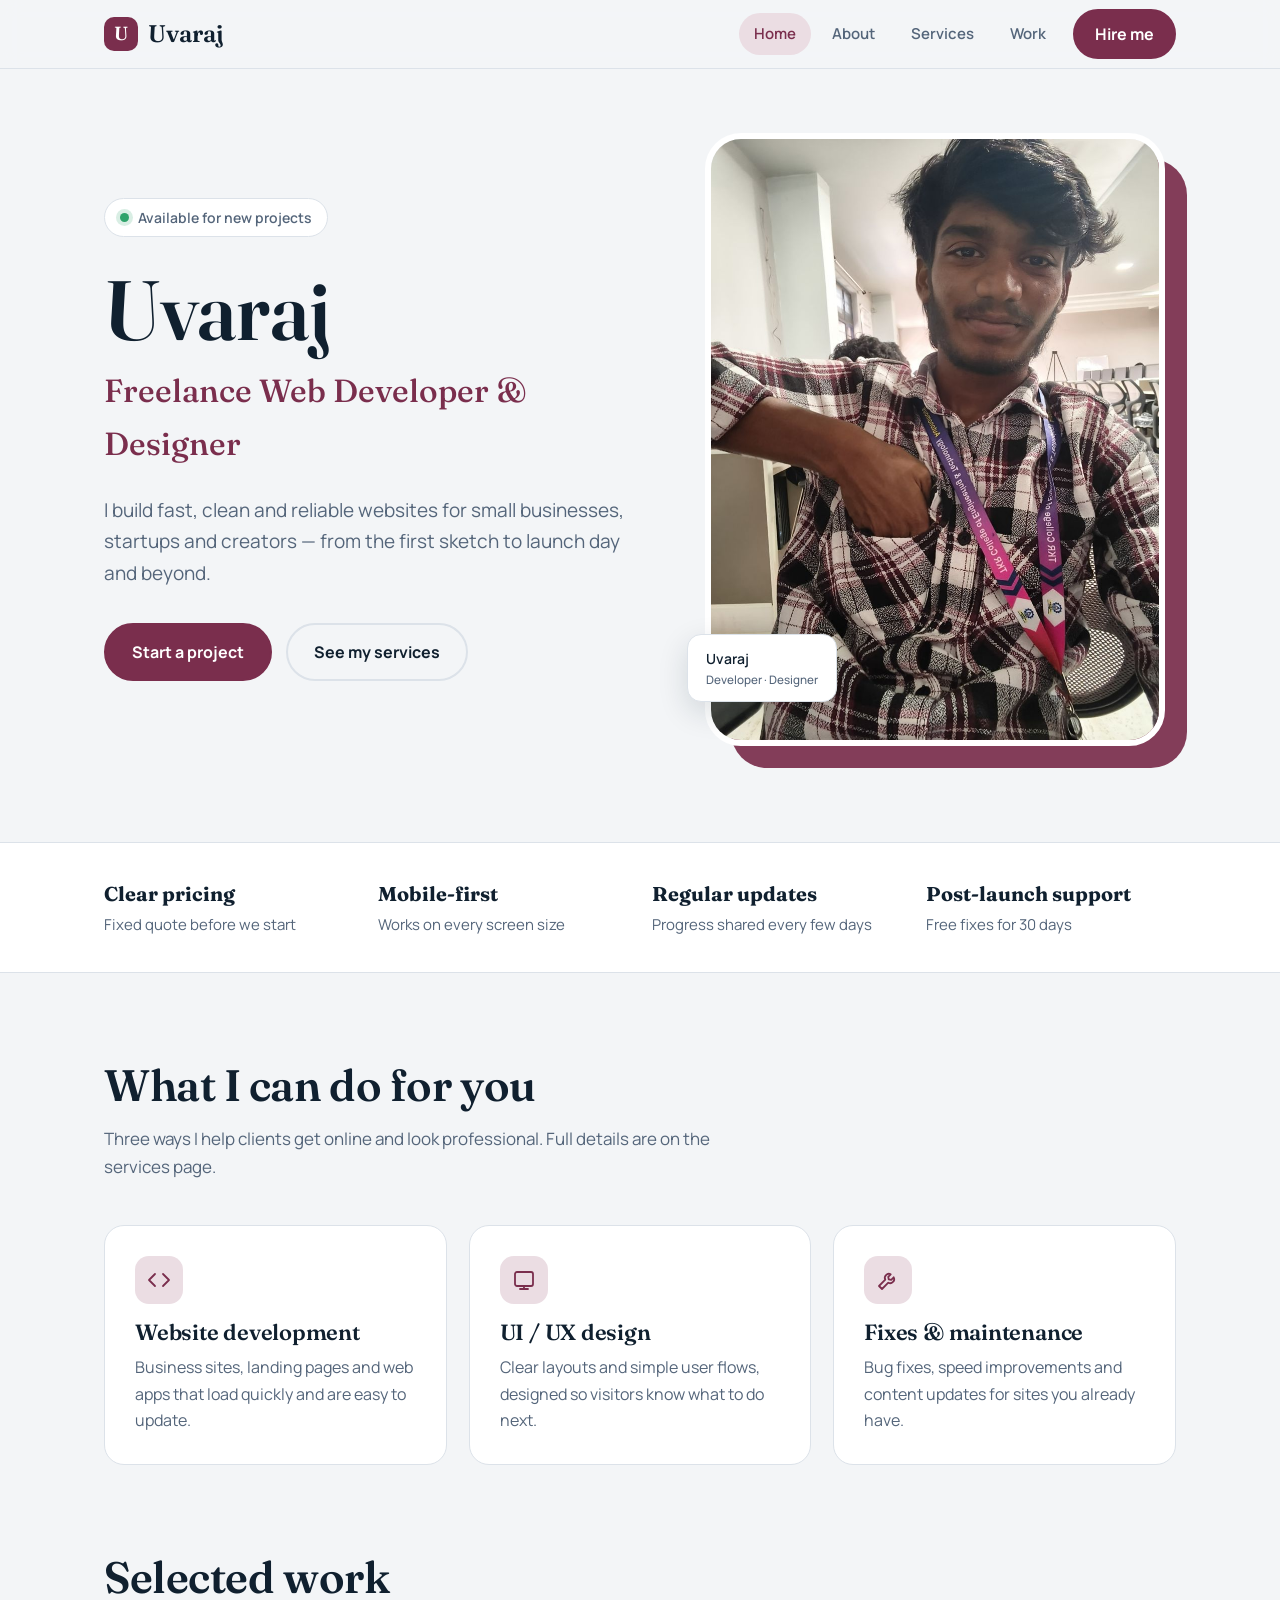
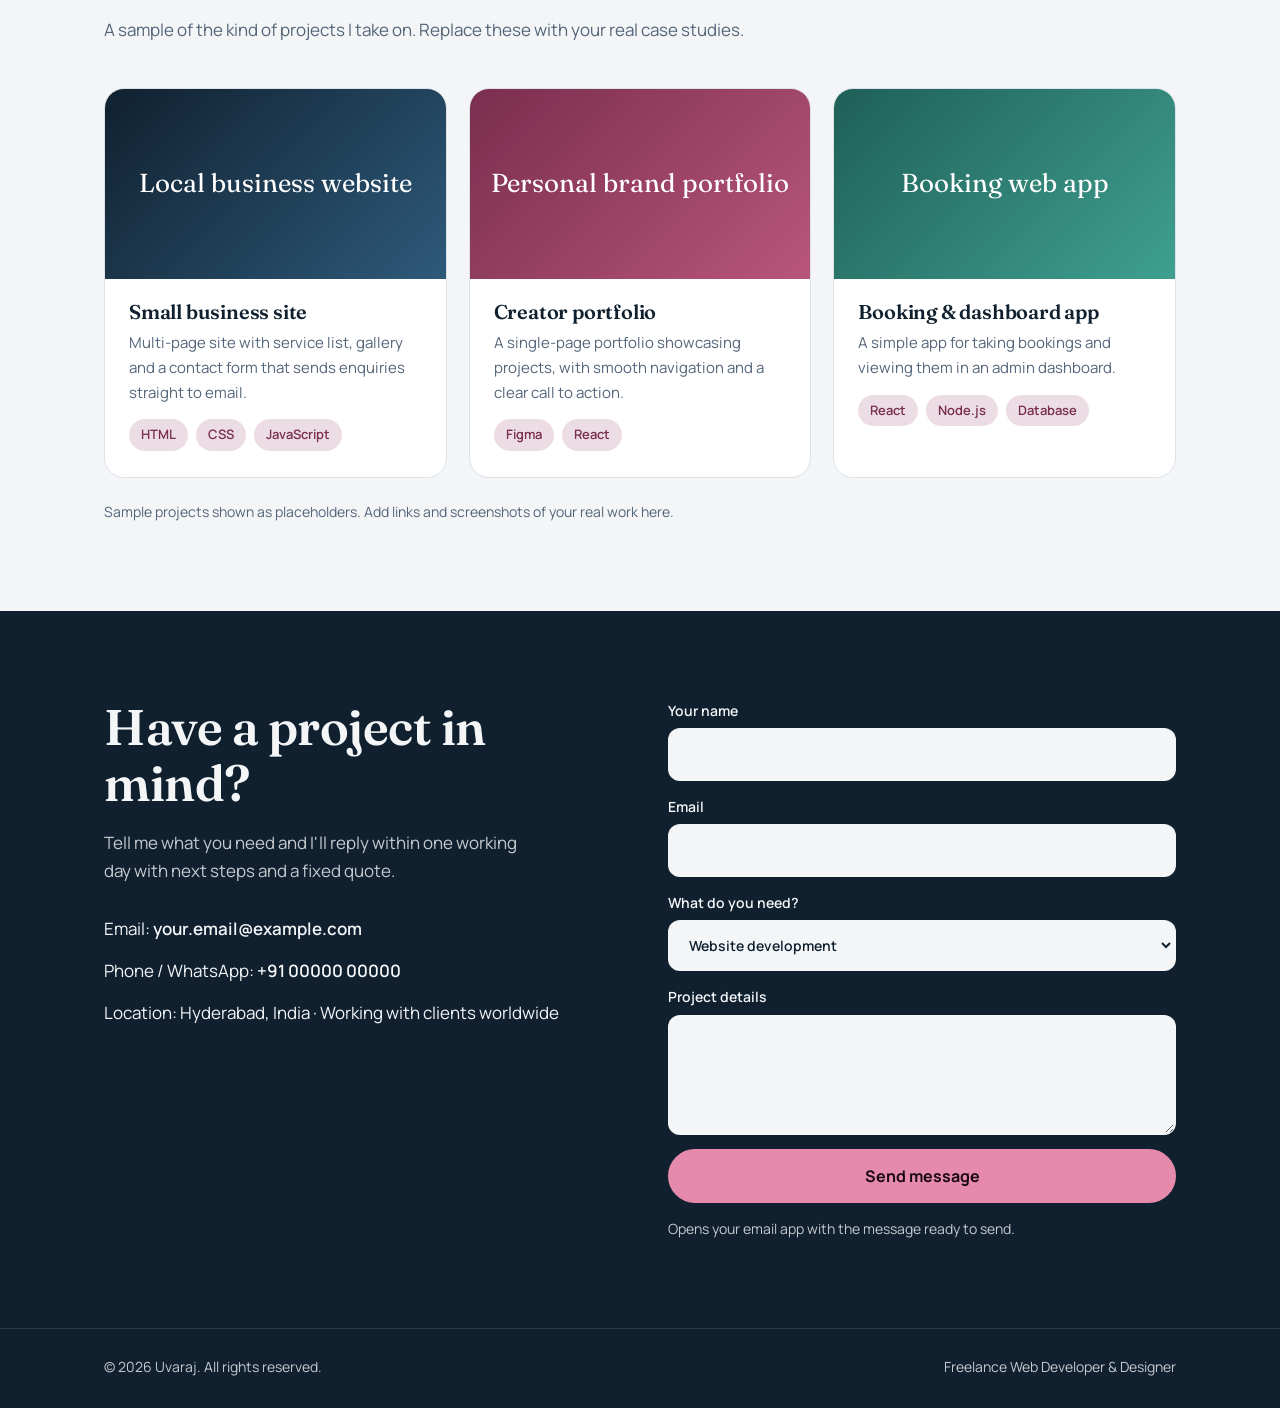
==== commit 543d0e20: "Rename index-8.html to index.html" ====
--- a/index.html
+++ b/index.html
@@ -9,25 +9,10 @@
 <link rel="preconnect" href="https://fonts.gstatic.com" crossorigin>
 <link href="https://fonts.googleapis.com/css2?family=Fraunces:opsz,wght@9..144,500;9..144,600&family=Manrope:wght@400;500;600;700&display=swap" rel="stylesheet">
 <style>
-:root{
-  --bg:#F3F5F7; --surface:#FFFFFF; --ink:#10202F; --muted:#54657A; --line:#DCE2E9;
-  --accent:#7A2E4D; --accent-ink:#FFFFFF; --soft:#EBDDE3; --band:#10202F; --band-ink:#F3F5F7;
-  --serif:'Fraunces',Georgia,'Times New Roman',serif;
-  --sans:'Manrope',system-ui,-apple-system,'Segoe UI',Roboto,sans-serif;
-  box-sizing:border-box;
-  padding-top:env(safe-area-inset-top,0px);
-  padding-bottom:env(safe-area-inset-bottom,0px);
+:root{--bg:#F3F5F7; --surface:#FFFFFF; --ink:#10202F; --muted:#54657A; --line:#DCE2E9;--accent:#7A2E4D; --accent-ink:#FFFFFF; --soft:#EBDDE3; --band:#10202F; --band-ink:#F3F5F7;--serif:'Fraunces',Georgia,'Times New Roman',serif;--sans:'Manrope',system-ui,-apple-system,'Segoe UI',Roboto,sans-serif;box-sizing:border-box;padding-top:env(safe-area-inset-top,0px);padding-bottom:env(safe-area-inset-bottom,0px);}
+@media (prefers-color-scheme:dark){:root:not([data-theme="light"]){--bg:#0D1620; --surface:#142130; --ink:#EAF0F6; --muted:#9AAABB; --line:#24364A;--accent:#E58AAB; --accent-ink:#1A0A12; --soft:#2A1B24; --band:#142130; --band-ink:#EAF0F6;}
 }
-@media (prefers-color-scheme:dark){
-  :root:not([data-theme="light"]){
-    --bg:#0D1620; --surface:#142130; --ink:#EAF0F6; --muted:#9AAABB; --line:#24364A;
-    --accent:#E58AAB; --accent-ink:#1A0A12; --soft:#2A1B24; --band:#142130; --band-ink:#EAF0F6;
-  }
-}
-:root[data-theme="dark"]{
-  --bg:#0D1620; --surface:#142130; --ink:#EAF0F6; --muted:#9AAABB; --line:#24364A;
-  --accent:#E58AAB; --accent-ink:#1A0A12; --soft:#2A1B24; --band:#142130; --band-ink:#EAF0F6;
-}
+:root[data-theme="dark"]{--bg:#0D1620; --surface:#142130; --ink:#EAF0F6; --muted:#9AAABB; --line:#24364A;--accent:#E58AAB; --accent-ink:#1A0A12; --soft:#2A1B24; --band:#142130; --band-ink:#EAF0F6;}
 *,*::before,*::after{box-sizing:border-box}
 html{scroll-padding-top:calc(env(safe-area-inset-top,0px) + 80px);scroll-behavior:smooth}
 body{margin:0;background:var(--bg);color:var(--ink);font-family:var(--sans);font-size:17px;line-height:1.65;-webkit-font-smoothing:antialiased}
@@ -40,8 +25,6 @@
 .btn.primary{background:var(--accent);color:var(--accent-ink)}
 .btn.ghost{background:transparent;color:var(--ink);border-color:var(--line)}
 .btn:hover{transform:translateY(-2px)}
-
-/* header */
 header.top{position:sticky;top:0;z-index:20;background:color-mix(in srgb,var(--bg) 88%,transparent);backdrop-filter:blur(10px);-webkit-backdrop-filter:blur(10px);border-bottom:1px solid var(--line);padding-top:env(safe-area-inset-top,0px)}
 .bar{display:flex;align-items:center;justify-content:space-between;height:68px}
 .logo{font-family:var(--serif);font-size:24px;font-weight:600;text-decoration:none;display:flex;align-items:center;gap:10px}
@@ -51,17 +34,15 @@
 nav a.link:hover{color:var(--ink)}
 nav a.link.on{background:var(--soft);color:var(--accent)}
 .menu-btn{display:none;background:none;border:1px solid var(--line);border-radius:10px;padding:9px 12px;color:var(--ink);font:inherit;font-weight:700;cursor:pointer}
-
-/* pages */
 .page{display:none}
 .page.on{display:block;animation:fade .35s ease}
-@keyframes fade{from{opacity:0}to{opacity:1}}
+@keyframes fade{from{opacity:0}
+to{opacity:1}
+}
 section{padding:88px 0}
 .sec-head{max-width:640px;margin-bottom:44px}
 .sec-head h2{font-size:clamp(30px,4vw,44px);margin-bottom:14px}
 .sec-head p{color:var(--muted)}
-
-/* hero */
 .hero{padding:64px 0 96px}
 .hero-grid{display:grid;grid-template-columns:1.05fr .95fr;gap:56px;align-items:center}
 .status{display:inline-flex;align-items:center;gap:9px;padding:7px 15px;border:1px solid var(--line);background:var(--surface);border-radius:999px;font-size:14px;font-weight:600;color:var(--muted);margin-bottom:26px}
@@ -75,14 +56,10 @@
 .photo img{position:relative;display:block;width:100%;aspect-ratio:3/4;object-fit:cover;object-position:center;border-radius:36px;background:var(--surface);border:6px solid var(--surface)}
 .tag{position:absolute;left:-18px;bottom:44px;background:var(--surface);border:1px solid var(--line);border-radius:14px;padding:12px 18px;font-size:14px;font-weight:600;box-shadow:0 10px 30px rgba(16,32,47,.14)}
 .tag small{display:block;color:var(--muted);font-weight:500}
-
-/* facts strip */
 .facts{background:var(--surface);border-block:1px solid var(--line);padding:34px 0}
 .facts ul{list-style:none;margin:0;padding:0;display:grid;grid-template-columns:repeat(4,1fr);gap:24px}
 .facts strong{display:block;font-family:var(--serif);font-size:20px}
 .facts span{color:var(--muted);font-size:15px}
-
-/* cards */
 .grid3{display:grid;grid-template-columns:repeat(3,1fr);gap:22px}
 .card{background:var(--surface);border:1px solid var(--line);border-radius:20px;padding:30px}
 .card h3{font-size:22px;margin:16px 0 10px}
@@ -92,8 +69,6 @@
 .card ul{margin:16px 0 0;padding:0;list-style:none;display:grid;gap:8px;font-size:15px}
 .card li{padding-left:24px;position:relative}
 .card li::before{content:"";position:absolute;left:0;top:.6em;width:10px;height:6px;border-left:2px solid var(--accent);border-bottom:2px solid var(--accent);transform:rotate(-45deg) translateY(-50%)}
-
-/* work */
 .work{display:grid;grid-template-columns:repeat(3,1fr);gap:22px}
 .proj{border-radius:20px;overflow:hidden;background:var(--surface);border:1px solid var(--line)}
 .proj .thumb{height:190px;display:grid;place-items:center;color:#fff;font-family:var(--serif);font-size:26px;text-align:center;padding:16px}
@@ -106,8 +81,6 @@
 .chips{display:flex;flex-wrap:wrap;gap:8px;margin-top:14px}
 .chip{font-size:13px;font-weight:600;padding:5px 12px;border-radius:999px;background:var(--soft);color:var(--accent)}
 .note{margin-top:22px;font-size:14px;color:var(--muted)}
-
-/* about */
 .about-grid{display:grid;grid-template-columns:.8fr 1.2fr;gap:56px;align-items:start}
 .about-photo img{width:100%;aspect-ratio:3/4;object-fit:cover;object-position:center;border-radius:36px;border:6px solid var(--surface)}
 .about-photo{position:sticky;top:110px}
@@ -121,8 +94,6 @@
 .tl small{color:var(--accent);font-weight:700}
 .tl p{color:var(--muted);margin-top:4px}
 .values{display:grid;grid-template-columns:repeat(3,1fr);gap:22px}
-
-/* process */
 .steps{display:grid;grid-template-columns:repeat(4,1fr);gap:0;counter-reset:s;list-style:none;padding:0;margin:0}
 .steps li{position:relative;padding:0 24px 0 0;counter-increment:s}
 .steps li::before{content:counter(s);display:grid;place-items:center;width:44px;height:44px;border-radius:50%;background:var(--accent);color:var(--accent-ink);font-weight:700;margin-bottom:18px}
@@ -130,8 +101,6 @@
 .steps li:last-child::after{display:none}
 .steps h3{font-size:20px;margin-bottom:8px}
 .steps p{color:var(--muted);font-size:15px}
-
-/* pricing */
 .price{display:flex;flex-direction:column}
 .price .amt{font-family:var(--serif);font-size:38px;margin:10px 0 4px}
 .price .amt small{font-family:var(--sans);font-size:15px;color:var(--muted);font-weight:500}
@@ -139,16 +108,12 @@
 .price.feat::after{content:"Most chosen";position:absolute;top:-14px;right:24px;background:var(--accent);color:var(--accent-ink);font-size:13px;font-weight:700;padding:4px 14px;border-radius:999px}
 .price .btn{margin-top:auto;justify-content:center}
 .price ul{margin-bottom:26px}
-
-/* faq */
 details{background:var(--surface);border:1px solid var(--line);border-radius:16px;padding:20px 24px;margin-bottom:12px}
 summary{cursor:pointer;font-weight:700;list-style:none;display:flex;justify-content:space-between;gap:16px}
 summary::-webkit-details-marker{display:none}
 summary::after{content:"+";font-size:22px;line-height:1;color:var(--accent)}
 details[open] summary::after{content:"–"}
 details p{color:var(--muted);margin-top:12px}
-
-/* contact */
 .contact{background:var(--band);color:var(--band-ink)}
 .contact-grid{display:grid;grid-template-columns:1fr 1fr;gap:56px}
 .contact h2{font-size:clamp(32px,4.5vw,50px);margin-bottom:18px}
@@ -164,25 +129,24 @@
 .formnote{font-size:14px;opacity:.75}
 footer{padding:26px 0 30px;background:var(--band);color:var(--band-ink);border-top:1px solid rgba(255,255,255,.12);font-size:14px}
 footer .wrap{display:flex;justify-content:space-between;flex-wrap:wrap;gap:12px;opacity:.8}
-
-@media (max-width:900px){
-  section{padding:64px 0}
-  .hero{padding:36px 0 64px}
-  .hero-grid,.about-grid,.contact-grid{grid-template-columns:1fr;gap:44px}
-  .photo{order:-1;width:min(86%,380px);margin-bottom:10px}
-  .grid3,.work,.values{grid-template-columns:1fr}
-  .facts ul{grid-template-columns:repeat(2,1fr)}
-  .steps{grid-template-columns:1fr 1fr;gap:34px 10px}
-  .steps li::after{display:none}
-  .skills{grid-template-columns:1fr}
-  .about-photo{position:static;max-width:380px}
-  .menu-btn{display:block;margin-left:auto}
-  nav ul{display:none;position:absolute;left:0;right:0;top:100%;background:var(--bg);flex-direction:column;align-items:stretch;padding:12px 24px 20px;border-bottom:1px solid var(--line)}
-  nav ul.open{display:flex}
-  nav a.link{padding:13px 15px}
-  header.top .wrap{position:relative}
+@media (max-width:900px){section{padding:64px 0}
+.hero{padding:36px 0 64px}
+.hero-grid,.about-grid,.contact-grid{grid-template-columns:1fr;gap:44px}
+.photo{order:-1;width:min(86%,380px);margin-bottom:10px}
+.grid3,.work,.values{grid-template-columns:1fr}
+.facts ul{grid-template-columns:repeat(2,1fr)}
+.steps{grid-template-columns:1fr 1fr;gap:34px 10px}
+.steps li::after{display:none}
+.skills{grid-template-columns:1fr}
+.about-photo{position:static;max-width:380px}
+.menu-btn{display:block;margin-left:auto}
+nav ul{display:none;position:absolute;left:0;right:0;top:100%;background:var(--bg);flex-direction:column;align-items:stretch;padding:12px 24px 20px;border-bottom:1px solid var(--line)}
+nav ul.open{display:flex}
+nav a.link{padding:13px 15px}
+header.top .wrap{position:relative}
 }
-@media (prefers-reduced-motion:reduce){*{animation:none!important;transition:none!important;scroll-behavior:auto!important}}
+@media (prefers-reduced-motion:reduce){*{animation:none!important;transition:none!important;scroll-behavior:auto!important}
+}
 </style>
 </head>
 <body>
@@ -220,7 +184,7 @@
         </div>
       </div>
       <div class="photo">
-        <img src="[data-uri]" alt="Portrait of Uvaraj, freelance web developer">
+        <img data-photo alt="Portrait of Uvaraj, freelance web developer">
         <div class="tag">Uvaraj<small>Developer · Designer</small></div>
       </div>
     </div>
@@ -271,7 +235,7 @@
 <div class="page" id="page-about">
   <section>
     <div class="wrap about-grid">
-      <div class="about-photo"><img src="[data-uri]" alt="Uvaraj smiling at his desk"></div>
+      <div class="about-photo"><img data-photo alt="Uvaraj smiling at his desk"></div>
       <div>
         <div class="sec-head" style="margin-bottom:26px"><h2>About Uvaraj</h2></div>
         <div class="prose">
@@ -402,6 +366,9 @@
 <footer><div class="wrap"><span>© 2026 Uvaraj. All rights reserved.</span><span>Freelance Web Developer &amp; Designer</span></div></footer>
 
 <script>
+var PHOTO="uvaraj.jpg";
+var FALLBACK="data:image/svg+xml,"+encodeURIComponent('<svg xmlns="http://www.w3.org/2000/svg" viewBox="0 0 300 400"><rect width="300" height="400" fill="#7A2E4D"/><text x="150" y="235" font-size="150" font-family="Georgia,serif" fill="#fff" text-anchor="middle">U</text></svg>');
+document.querySelectorAll("img[data-photo]").forEach(function(i){i.onerror=function(){i.onerror=null;i.src=FALLBACK};i.src=PHOTO});
 (function(){
   var pages={home:1,about:1,services:1};
   var menu=document.getElementById('menu'),mb=document.querySelector('.menu-btn');
